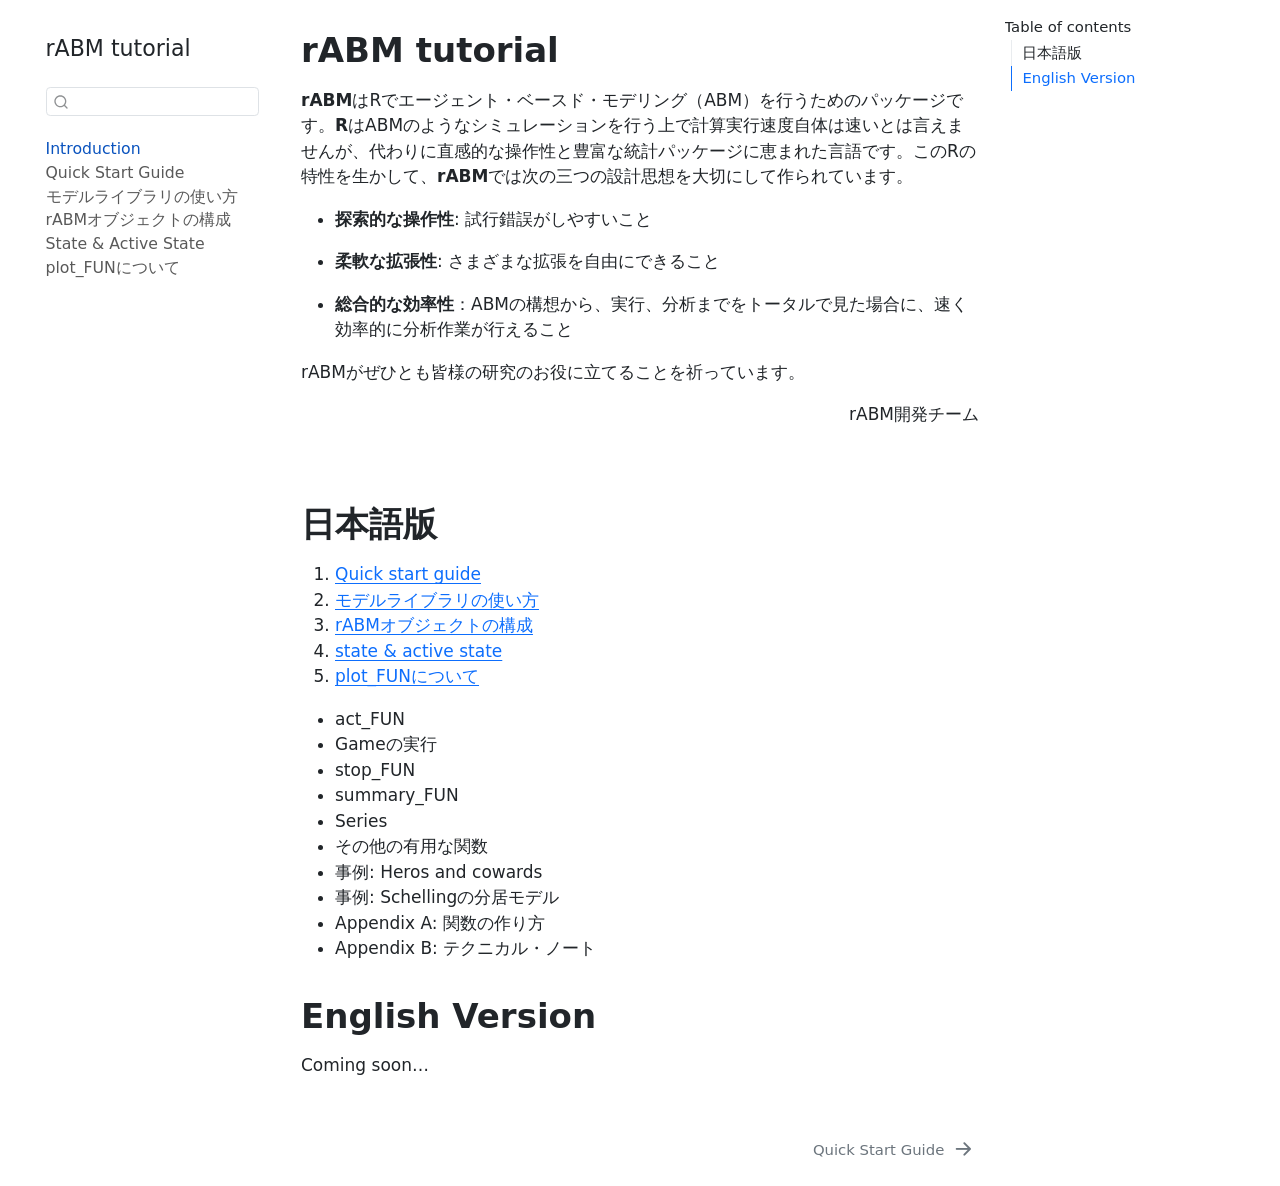
==== docs/index.html @ 33fe08f5 "ver. 1.1.4" ====
<!DOCTYPE html>
<html xmlns="http://www.w3.org/1999/xhtml" lang="en" xml:lang="en"><head>

<meta charset="utf-8">
<meta name="generator" content="quarto-1.8.27">

<meta name="viewport" content="width=device-width, initial-scale=1.0, user-scalable=yes">


<title>rABM tutorial</title>
<style>
code{white-space: pre-wrap;}
span.smallcaps{font-variant: small-caps;}
div.columns{display: flex; gap: min(4vw, 1.5em);}
div.column{flex: auto; overflow-x: auto;}
div.hanging-indent{margin-left: 1.5em; text-indent: -1.5em;}
ul.task-list{list-style: none;}
ul.task-list li input[type="checkbox"] {
  width: 0.8em;
  margin: 0 0.8em 0.2em -1em; /* quarto-specific, see https://github.com/quarto-dev/quarto-cli/issues/4556 */ 
  vertical-align: middle;
}
</style>


<script src="site_libs/quarto-nav/quarto-nav.js"></script>
<script src="site_libs/quarto-nav/headroom.min.js"></script>
<script src="site_libs/clipboard/clipboard.min.js"></script>
<script src="site_libs/quarto-search/autocomplete.umd.js"></script>
<script src="site_libs/quarto-search/fuse.min.js"></script>
<script src="site_libs/quarto-search/quarto-search.js"></script>
<meta name="quarto:offset" content="./">
<link href="./quick_start_JP.html" rel="next">
<script src="site_libs/quarto-html/quarto.js" type="module"></script>
<script src="site_libs/quarto-html/tabsets/tabsets.js" type="module"></script>
<script src="site_libs/quarto-html/axe/axe-check.js" type="module"></script>
<script src="site_libs/quarto-html/popper.min.js"></script>
<script src="site_libs/quarto-html/tippy.umd.min.js"></script>
<script src="site_libs/quarto-html/anchor.min.js"></script>
<link href="site_libs/quarto-html/tippy.css" rel="stylesheet">
<link href="site_libs/quarto-html/quarto-syntax-highlighting-ed96de9b727972fe78a7b5d16c58bf87.css" rel="stylesheet" id="quarto-text-highlighting-styles">
<script src="site_libs/bootstrap/bootstrap.min.js"></script>
<link href="site_libs/bootstrap/bootstrap-icons.css" rel="stylesheet">
<link href="site_libs/bootstrap/bootstrap-d9ea66fcd6c317012447f26e9c021348.min.css" rel="stylesheet" append-hash="true" id="quarto-bootstrap" data-mode="light">
<script id="quarto-search-options" type="application/json">{
  "location": "sidebar",
  "copy-button": false,
  "collapse-after": 3,
  "panel-placement": "start",
  "type": "textbox",
  "limit": 50,
  "keyboard-shortcut": [
    "f",
    "/",
    "s"
  ],
  "show-item-context": false,
  "language": {
    "search-no-results-text": "No results",
    "search-matching-documents-text": "matching documents",
    "search-copy-link-title": "Copy link to search",
    "search-hide-matches-text": "Hide additional matches",
    "search-more-match-text": "more match in this document",
    "search-more-matches-text": "more matches in this document",
    "search-clear-button-title": "Clear",
    "search-text-placeholder": "",
    "search-detached-cancel-button-title": "Cancel",
    "search-submit-button-title": "Submit",
    "search-label": "Search"
  }
}</script>


</head>

<body class="nav-sidebar floating quarto-light">

<div id="quarto-search-results"></div>
  <header id="quarto-header" class="headroom fixed-top">
  <nav class="quarto-secondary-nav">
    <div class="container-fluid d-flex">
      <button type="button" class="quarto-btn-toggle btn" data-bs-toggle="collapse" role="button" data-bs-target=".quarto-sidebar-collapse-item" aria-controls="quarto-sidebar" aria-expanded="false" aria-label="Toggle sidebar navigation" onclick="if (window.quartoToggleHeadroom) { window.quartoToggleHeadroom(); }">
        <i class="bi bi-layout-text-sidebar-reverse"></i>
      </button>
        <nav class="quarto-page-breadcrumbs" aria-label="breadcrumb"><ol class="breadcrumb"><li class="breadcrumb-item"><a href="./index.html"><span class="chapter-title">Introduction</span></a></li></ol></nav>
        <a class="flex-grow-1" role="navigation" data-bs-toggle="collapse" data-bs-target=".quarto-sidebar-collapse-item" aria-controls="quarto-sidebar" aria-expanded="false" aria-label="Toggle sidebar navigation" onclick="if (window.quartoToggleHeadroom) { window.quartoToggleHeadroom(); }">      
        </a>
      <button type="button" class="btn quarto-search-button" aria-label="Search" onclick="window.quartoOpenSearch();">
        <i class="bi bi-search"></i>
      </button>
    </div>
  </nav>
</header>
<!-- content -->
<div id="quarto-content" class="quarto-container page-columns page-rows-contents page-layout-article">
<!-- sidebar -->
  <nav id="quarto-sidebar" class="sidebar collapse collapse-horizontal quarto-sidebar-collapse-item sidebar-navigation floating overflow-auto">
    <div class="pt-lg-2 mt-2 text-left sidebar-header">
    <div class="sidebar-title mb-0 py-0">
      <a href="./">rABM tutorial</a> 
    </div>
      </div>
        <div class="mt-2 flex-shrink-0 align-items-center">
        <div class="sidebar-search">
        <div id="quarto-search" class="" title="Search"></div>
        </div>
        </div>
    <div class="sidebar-menu-container"> 
    <ul class="list-unstyled mt-1">
        <li class="sidebar-item">
  <div class="sidebar-item-container"> 
  <a href="./index.html" class="sidebar-item-text sidebar-link active"><span class="chapter-title">Introduction</span></a>
  </div>
</li>
        <li class="sidebar-item">
  <div class="sidebar-item-container"> 
  <a href="./quick_start_JP.html" class="sidebar-item-text sidebar-link"><span class="chapter-title">Quick Start Guide</span></a>
  </div>
</li>
        <li class="sidebar-item">
  <div class="sidebar-item-container"> 
  <a href="./model_library_JP.html" class="sidebar-item-text sidebar-link"><span class="chapter-title">モデルライブラリの使い方</span></a>
  </div>
</li>
        <li class="sidebar-item">
  <div class="sidebar-item-container"> 
  <a href="./rABM_classes_JP.html" class="sidebar-item-text sidebar-link"><span class="chapter-title">rABMオブジェクトの構成</span></a>
  </div>
</li>
        <li class="sidebar-item">
  <div class="sidebar-item-container"> 
  <a href="./state_JP.html" class="sidebar-item-text sidebar-link"><span class="chapter-title">State &amp; Active State</span></a>
  </div>
</li>
        <li class="sidebar-item">
  <div class="sidebar-item-container"> 
  <a href="./plot_FUN_JP.html" class="sidebar-item-text sidebar-link"><span class="chapter-title">plot_FUNについて</span></a>
  </div>
</li>
    </ul>
    </div>
</nav>
<div id="quarto-sidebar-glass" class="quarto-sidebar-collapse-item" data-bs-toggle="collapse" data-bs-target=".quarto-sidebar-collapse-item"></div>
<!-- margin-sidebar -->
    <div id="quarto-margin-sidebar" class="sidebar margin-sidebar">
        <nav id="TOC" role="doc-toc" class="toc-active">
    <h2 id="toc-title">Table of contents</h2>
   
  <ul>
  <li><a href="#日本語版" id="toc-日本語版" class="nav-link active" data-scroll-target="#日本語版">日本語版</a></li>
  <li><a href="#english-version" id="toc-english-version" class="nav-link" data-scroll-target="#english-version">English Version</a></li>
  </ul>
</nav>
    </div>
<!-- main -->
<main class="content" id="quarto-document-content">

<header id="title-block-header" class="quarto-title-block default">
<div class="quarto-title">
<h1 class="title">rABM tutorial</h1>
</div>



<div class="quarto-title-meta">

    
  
    
  </div>
  


</header>


<p><strong>rABM</strong>はRでエージェント・ベースド・モデリング（ABM）を行うためのパッケージです。<strong>R</strong>はABMのようなシミュレーションを行う上で計算実行速度自体は速いとは言えませんが、代わりに直感的な操作性と豊富な統計パッケージに恵まれた言語です。このRの特性を生かして、<strong>rABM</strong>では次の三つの設計思想を大切にして作られています。</p>
<ul>
<li><p><strong>探索的な操作性</strong>: 試行錯誤がしやすいこと</p></li>
<li><p><strong>柔軟な拡張性</strong>: さまざまな拡張を自由にできること</p></li>
<li><p><strong>総合的な効率性</strong>：ABMの構想から、実行、分析までをトータルで見た場合に、速く効率的に分析作業が行えること</p></li>
</ul>
<p>rABMがぜひとも皆様の研究のお役に立てることを祈っています。</p>
<div style="text-align: right;">
<p>rABM開発チーム</p>
</div>
<p>　　　　　　　　　　　　　　　　　　　　　　　　　　　　　　　</p>
<section id="日本語版" class="level1">
<h1>日本語版</h1>
<ol type="1">
<li><a href="./quick_start_JP.html">Quick start guide</a></li>
<li><a href="./model_library_JP.html">モデルライブラリの使い方</a></li>
<li><a href="./rABM_classes_JP.html">rABMオブジェクトの構成</a></li>
<li><a href="./state_JP.html">state &amp; active state</a></li>
<li><a href="./plot_FUN_JP.html">plot_FUNについて</a></li>
</ol>
<ul>
<li>act_FUN</li>
<li>Gameの実行</li>
<li>stop_FUN</li>
<li>summary_FUN</li>
<li>Series</li>
<li>その他の有用な関数</li>
<li>事例: Heros and cowards</li>
<li>事例: Schellingの分居モデル</li>
<li>Appendix A: 関数の作り方</li>
<li>Appendix B: テクニカル・ノート</li>
</ul>
</section>
<section id="english-version" class="level1">
<h1>English Version</h1>
<p>Coming soon…</p>


</section>

</main> <!-- /main -->
<script id="quarto-html-after-body" type="application/javascript">
  window.document.addEventListener("DOMContentLoaded", function (event) {
    const icon = "";
    const anchorJS = new window.AnchorJS();
    anchorJS.options = {
      placement: 'right',
      icon: icon
    };
    anchorJS.add('.anchored');
    const isCodeAnnotation = (el) => {
      for (const clz of el.classList) {
        if (clz.startsWith('code-annotation-')) {                     
          return true;
        }
      }
      return false;
    }
    const onCopySuccess = function(e) {
      // button target
      const button = e.trigger;
      // don't keep focus
      button.blur();
      // flash "checked"
      button.classList.add('code-copy-button-checked');
      var currentTitle = button.getAttribute("title");
      button.setAttribute("title", "Copied!");
      let tooltip;
      if (window.bootstrap) {
        button.setAttribute("data-bs-toggle", "tooltip");
        button.setAttribute("data-bs-placement", "left");
        button.setAttribute("data-bs-title", "Copied!");
        tooltip = new bootstrap.Tooltip(button, 
          { trigger: "manual", 
            customClass: "code-copy-button-tooltip",
            offset: [0, -8]});
        tooltip.show();    
      }
      setTimeout(function() {
        if (tooltip) {
          tooltip.hide();
          button.removeAttribute("data-bs-title");
          button.removeAttribute("data-bs-toggle");
          button.removeAttribute("data-bs-placement");
        }
        button.setAttribute("title", currentTitle);
        button.classList.remove('code-copy-button-checked');
      }, 1000);
      // clear code selection
      e.clearSelection();
    }
    const getTextToCopy = function(trigger) {
      const outerScaffold = trigger.parentElement.cloneNode(true);
      const codeEl = outerScaffold.querySelector('code');
      for (const childEl of codeEl.children) {
        if (isCodeAnnotation(childEl)) {
          childEl.remove();
        }
      }
      return codeEl.innerText;
    }
    const clipboard = new window.ClipboardJS('.code-copy-button:not([data-in-quarto-modal])', {
      text: getTextToCopy
    });
    clipboard.on('success', onCopySuccess);
    if (window.document.getElementById('quarto-embedded-source-code-modal')) {
      const clipboardModal = new window.ClipboardJS('.code-copy-button[data-in-quarto-modal]', {
        text: getTextToCopy,
        container: window.document.getElementById('quarto-embedded-source-code-modal')
      });
      clipboardModal.on('success', onCopySuccess);
    }
      var localhostRegex = new RegExp(/^(?:http|https):\/\/localhost\:?[0-9]*\//);
      var mailtoRegex = new RegExp(/^mailto:/);
        var filterRegex = new RegExp('/' + window.location.host + '/');
      var isInternal = (href) => {
          return filterRegex.test(href) || localhostRegex.test(href) || mailtoRegex.test(href);
      }
      // Inspect non-navigation links and adorn them if external
     var links = window.document.querySelectorAll('a[href]:not(.nav-link):not(.navbar-brand):not(.toc-action):not(.sidebar-link):not(.sidebar-item-toggle):not(.pagination-link):not(.no-external):not([aria-hidden]):not(.dropdown-item):not(.quarto-navigation-tool):not(.about-link)');
      for (var i=0; i<links.length; i++) {
        const link = links[i];
        if (!isInternal(link.href)) {
          // undo the damage that might have been done by quarto-nav.js in the case of
          // links that we want to consider external
          if (link.dataset.originalHref !== undefined) {
            link.href = link.dataset.originalHref;
          }
        }
      }
    function tippyHover(el, contentFn, onTriggerFn, onUntriggerFn) {
      const config = {
        allowHTML: true,
        maxWidth: 500,
        delay: 100,
        arrow: false,
        appendTo: function(el) {
            return el.parentElement;
        },
        interactive: true,
        interactiveBorder: 10,
        theme: 'quarto',
        placement: 'bottom-start',
      };
      if (contentFn) {
        config.content = contentFn;
      }
      if (onTriggerFn) {
        config.onTrigger = onTriggerFn;
      }
      if (onUntriggerFn) {
        config.onUntrigger = onUntriggerFn;
      }
      window.tippy(el, config); 
    }
    const noterefs = window.document.querySelectorAll('a[role="doc-noteref"]');
    for (var i=0; i<noterefs.length; i++) {
      const ref = noterefs[i];
      tippyHover(ref, function() {
        // use id or data attribute instead here
        let href = ref.getAttribute('data-footnote-href') || ref.getAttribute('href');
        try { href = new URL(href).hash; } catch {}
        const id = href.replace(/^#\/?/, "");
        const note = window.document.getElementById(id);
        if (note) {
          return note.innerHTML;
        } else {
          return "";
        }
      });
    }
    const xrefs = window.document.querySelectorAll('a.quarto-xref');
    const processXRef = (id, note) => {
      // Strip column container classes
      const stripColumnClz = (el) => {
        el.classList.remove("page-full", "page-columns");
        if (el.children) {
          for (const child of el.children) {
            stripColumnClz(child);
          }
        }
      }
      stripColumnClz(note)
      if (id === null || id.startsWith('sec-')) {
        // Special case sections, only their first couple elements
        const container = document.createElement("div");
        if (note.children && note.children.length > 2) {
          container.appendChild(note.children[0].cloneNode(true));
          for (let i = 1; i < note.children.length; i++) {
            const child = note.children[i];
            if (child.tagName === "P" && child.innerText === "") {
              continue;
            } else {
              container.appendChild(child.cloneNode(true));
              break;
            }
          }
          if (window.Quarto?.typesetMath) {
            window.Quarto.typesetMath(container);
          }
          return container.innerHTML
        } else {
          if (window.Quarto?.typesetMath) {
            window.Quarto.typesetMath(note);
          }
          return note.innerHTML;
        }
      } else {
        // Remove any anchor links if they are present
        const anchorLink = note.querySelector('a.anchorjs-link');
        if (anchorLink) {
          anchorLink.remove();
        }
        if (window.Quarto?.typesetMath) {
          window.Quarto.typesetMath(note);
        }
        if (note.classList.contains("callout")) {
          return note.outerHTML;
        } else {
          return note.innerHTML;
        }
      }
    }
    for (var i=0; i<xrefs.length; i++) {
      const xref = xrefs[i];
      tippyHover(xref, undefined, function(instance) {
        instance.disable();
        let url = xref.getAttribute('href');
        let hash = undefined; 
        if (url.startsWith('#')) {
          hash = url;
        } else {
          try { hash = new URL(url).hash; } catch {}
        }
        if (hash) {
          const id = hash.replace(/^#\/?/, "");
          const note = window.document.getElementById(id);
          if (note !== null) {
            try {
              const html = processXRef(id, note.cloneNode(true));
              instance.setContent(html);
            } finally {
              instance.enable();
              instance.show();
            }
          } else {
            // See if we can fetch this
            fetch(url.split('#')[0])
            .then(res => res.text())
            .then(html => {
              const parser = new DOMParser();
              const htmlDoc = parser.parseFromString(html, "text/html");
              const note = htmlDoc.getElementById(id);
              if (note !== null) {
                const html = processXRef(id, note);
                instance.setContent(html);
              } 
            }).finally(() => {
              instance.enable();
              instance.show();
            });
          }
        } else {
          // See if we can fetch a full url (with no hash to target)
          // This is a special case and we should probably do some content thinning / targeting
          fetch(url)
          .then(res => res.text())
          .then(html => {
            const parser = new DOMParser();
            const htmlDoc = parser.parseFromString(html, "text/html");
            const note = htmlDoc.querySelector('main.content');
            if (note !== null) {
              // This should only happen for chapter cross references
              // (since there is no id in the URL)
              // remove the first header
              if (note.children.length > 0 && note.children[0].tagName === "HEADER") {
                note.children[0].remove();
              }
              const html = processXRef(null, note);
              instance.setContent(html);
            } 
          }).finally(() => {
            instance.enable();
            instance.show();
          });
        }
      }, function(instance) {
      });
    }
        let selectedAnnoteEl;
        const selectorForAnnotation = ( cell, annotation) => {
          let cellAttr = 'data-code-cell="' + cell + '"';
          let lineAttr = 'data-code-annotation="' +  annotation + '"';
          const selector = 'span[' + cellAttr + '][' + lineAttr + ']';
          return selector;
        }
        const selectCodeLines = (annoteEl) => {
          const doc = window.document;
          const targetCell = annoteEl.getAttribute("data-target-cell");
          const targetAnnotation = annoteEl.getAttribute("data-target-annotation");
          const annoteSpan = window.document.querySelector(selectorForAnnotation(targetCell, targetAnnotation));
          const lines = annoteSpan.getAttribute("data-code-lines").split(",");
          const lineIds = lines.map((line) => {
            return targetCell + "-" + line;
          })
          let top = null;
          let height = null;
          let parent = null;
          if (lineIds.length > 0) {
              //compute the position of the single el (top and bottom and make a div)
              const el = window.document.getElementById(lineIds[0]);
              top = el.offsetTop;
              height = el.offsetHeight;
              parent = el.parentElement.parentElement;
            if (lineIds.length > 1) {
              const lastEl = window.document.getElementById(lineIds[lineIds.length - 1]);
              const bottom = lastEl.offsetTop + lastEl.offsetHeight;
              height = bottom - top;
            }
            if (top !== null && height !== null && parent !== null) {
              // cook up a div (if necessary) and position it 
              let div = window.document.getElementById("code-annotation-line-highlight");
              if (div === null) {
                div = window.document.createElement("div");
                div.setAttribute("id", "code-annotation-line-highlight");
                div.style.position = 'absolute';
                parent.appendChild(div);
              }
              div.style.top = top - 2 + "px";
              div.style.height = height + 4 + "px";
              div.style.left = 0;
              let gutterDiv = window.document.getElementById("code-annotation-line-highlight-gutter");
              if (gutterDiv === null) {
                gutterDiv = window.document.createElement("div");
                gutterDiv.setAttribute("id", "code-annotation-line-highlight-gutter");
                gutterDiv.style.position = 'absolute';
                const codeCell = window.document.getElementById(targetCell);
                const gutter = codeCell.querySelector('.code-annotation-gutter');
                gutter.appendChild(gutterDiv);
              }
              gutterDiv.style.top = top - 2 + "px";
              gutterDiv.style.height = height + 4 + "px";
            }
            selectedAnnoteEl = annoteEl;
          }
        };
        const unselectCodeLines = () => {
          const elementsIds = ["code-annotation-line-highlight", "code-annotation-line-highlight-gutter"];
          elementsIds.forEach((elId) => {
            const div = window.document.getElementById(elId);
            if (div) {
              div.remove();
            }
          });
          selectedAnnoteEl = undefined;
        };
          // Handle positioning of the toggle
      window.addEventListener(
        "resize",
        throttle(() => {
          elRect = undefined;
          if (selectedAnnoteEl) {
            selectCodeLines(selectedAnnoteEl);
          }
        }, 10)
      );
      function throttle(fn, ms) {
      let throttle = false;
      let timer;
        return (...args) => {
          if(!throttle) { // first call gets through
              fn.apply(this, args);
              throttle = true;
          } else { // all the others get throttled
              if(timer) clearTimeout(timer); // cancel #2
              timer = setTimeout(() => {
                fn.apply(this, args);
                timer = throttle = false;
              }, ms);
          }
        };
      }
        // Attach click handler to the DT
        const annoteDls = window.document.querySelectorAll('dt[data-target-cell]');
        for (const annoteDlNode of annoteDls) {
          annoteDlNode.addEventListener('click', (event) => {
            const clickedEl = event.target;
            if (clickedEl !== selectedAnnoteEl) {
              unselectCodeLines();
              const activeEl = window.document.querySelector('dt[data-target-cell].code-annotation-active');
              if (activeEl) {
                activeEl.classList.remove('code-annotation-active');
              }
              selectCodeLines(clickedEl);
              clickedEl.classList.add('code-annotation-active');
            } else {
              // Unselect the line
              unselectCodeLines();
              clickedEl.classList.remove('code-annotation-active');
            }
          });
        }
    const findCites = (el) => {
      const parentEl = el.parentElement;
      if (parentEl) {
        const cites = parentEl.dataset.cites;
        if (cites) {
          return {
            el,
            cites: cites.split(' ')
          };
        } else {
          return findCites(el.parentElement)
        }
      } else {
        return undefined;
      }
    };
    var bibliorefs = window.document.querySelectorAll('a[role="doc-biblioref"]');
    for (var i=0; i<bibliorefs.length; i++) {
      const ref = bibliorefs[i];
      const citeInfo = findCites(ref);
      if (citeInfo) {
        tippyHover(citeInfo.el, function() {
          var popup = window.document.createElement('div');
          citeInfo.cites.forEach(function(cite) {
            var citeDiv = window.document.createElement('div');
            citeDiv.classList.add('hanging-indent');
            citeDiv.classList.add('csl-entry');
            var biblioDiv = window.document.getElementById('ref-' + cite);
            if (biblioDiv) {
              citeDiv.innerHTML = biblioDiv.innerHTML;
            }
            popup.appendChild(citeDiv);
          });
          return popup.innerHTML;
        });
      }
    }
  });
  </script>
<nav class="page-navigation">
  <div class="nav-page nav-page-previous">
  </div>
  <div class="nav-page nav-page-next">
      <a href="./quick_start_JP.html" class="pagination-link" aria-label="Quick Start Guide">
        <span class="nav-page-text"><span class="chapter-title">Quick Start Guide</span></span> <i class="bi bi-arrow-right-short"></i>
      </a>
  </div>
</nav>
</div> <!-- /content -->




</body></html>
---- docs/site_libs/quarto-html/tippy.css ----
.tippy-box[data-animation=fade][data-state=hidden]{opacity:0}[data-tippy-root]{max-width:calc(100vw - 10px)}.tippy-box{position:relative;background-color:#333;color:#fff;border-radius:4px;font-size:14px;line-height:1.4;white-space:normal;outline:0;transition-property:transform,visibility,opacity}.tippy-box[data-placement^=top]>.tippy-arrow{bottom:0}.tippy-box[data-placement^=top]>.tippy-arrow:before{bottom:-7px;left:0;border-width:8px 8px 0;border-top-color:initial;transform-origin:center top}.tippy-box[data-placement^=bottom]>.tippy-arrow{top:0}.tippy-box[data-placement^=bottom]>.tippy-arrow:before{top:-7px;left:0;border-width:0 8px 8px;border-bottom-color:initial;transform-origin:center bottom}.tippy-box[data-placement^=left]>.tippy-arrow{right:0}.tippy-box[data-placement^=left]>.tippy-arrow:before{border-width:8px 0 8px 8px;border-left-color:initial;right:-7px;transform-origin:center left}.tippy-box[data-placement^=right]>.tippy-arrow{left:0}.tippy-box[data-placement^=right]>.tippy-arrow:before{left:-7px;border-width:8px 8px 8px 0;border-right-color:initial;transform-origin:center right}.tippy-box[data-inertia][data-state=visible]{transition-timing-function:cubic-bezier(.54,1.5,.38,1.11)}.tippy-arrow{width:16px;height:16px;color:#333}.tippy-arrow:before{content:"";position:absolute;border-color:transparent;border-style:solid}.tippy-content{position:relative;padding:5px 9px;z-index:1}
---- docs/site_libs/quarto-html/quarto-syntax-highlighting-ed96de9b727972fe78a7b5d16c58bf87.css ----
/* quarto syntax highlight colors */
:root {
  --quarto-hl-ot-color: #003B4F;
  --quarto-hl-at-color: #657422;
  --quarto-hl-ss-color: #20794D;
  --quarto-hl-an-color: #5E5E5E;
  --quarto-hl-fu-color: #4758AB;
  --quarto-hl-st-color: #20794D;
  --quarto-hl-cf-color: #003B4F;
  --quarto-hl-op-color: #5E5E5E;
  --quarto-hl-er-color: #AD0000;
  --quarto-hl-bn-color: #AD0000;
  --quarto-hl-al-color: #AD0000;
  --quarto-hl-va-color: #111111;
  --quarto-hl-bu-color: inherit;
  --quarto-hl-ex-color: inherit;
  --quarto-hl-pp-color: #AD0000;
  --quarto-hl-in-color: #5E5E5E;
  --quarto-hl-vs-color: #20794D;
  --quarto-hl-wa-color: #5E5E5E;
  --quarto-hl-do-color: #5E5E5E;
  --quarto-hl-im-color: #00769E;
  --quarto-hl-ch-color: #20794D;
  --quarto-hl-dt-color: #AD0000;
  --quarto-hl-fl-color: #AD0000;
  --quarto-hl-co-color: #5E5E5E;
  --quarto-hl-cv-color: #5E5E5E;
  --quarto-hl-cn-color: #8f5902;
  --quarto-hl-sc-color: #5E5E5E;
  --quarto-hl-dv-color: #AD0000;
  --quarto-hl-kw-color: #003B4F;
}

/* other quarto variables */
:root {
  --quarto-font-monospace: SFMono-Regular, Menlo, Monaco, Consolas, "Liberation Mono", "Courier New", monospace;
}

/* syntax highlight based on Pandoc's rules */
pre > code.sourceCode > span {
  color: #003B4F;
}

code.sourceCode > span {
  color: #003B4F;
}

div.sourceCode,
div.sourceCode pre.sourceCode {
  color: #003B4F;
}

/* Normal */
code span {
  color: #003B4F;
}

/* Alert */
code span.al {
  color: #AD0000;
  font-style: inherit;
}

/* Annotation */
code span.an {
  color: #5E5E5E;
  font-style: inherit;
}

/* Attribute */
code span.at {
  color: #657422;
  font-style: inherit;
}

/* BaseN */
code span.bn {
  color: #AD0000;
  font-style: inherit;
}

/* BuiltIn */
code span.bu {
  font-style: inherit;
}

/* ControlFlow */
code span.cf {
  color: #003B4F;
  font-weight: bold;
  font-style: inherit;
}

/* Char */
code span.ch {
  color: #20794D;
  font-style: inherit;
}

/* Constant */
code span.cn {
  color: #8f5902;
  font-style: inherit;
}

/* Comment */
code span.co {
  color: #5E5E5E;
  font-style: inherit;
}

/* CommentVar */
code span.cv {
  color: #5E5E5E;
  font-style: italic;
}

/* Documentation */
code span.do {
  color: #5E5E5E;
  font-style: italic;
}

/* DataType */
code span.dt {
  color: #AD0000;
  font-style: inherit;
}

/* DecVal */
code span.dv {
  color: #AD0000;
  font-style: inherit;
}

/* Error */
code span.er {
  color: #AD0000;
  font-style: inherit;
}

/* Extension */
code span.ex {
  font-style: inherit;
}

/* Float */
code span.fl {
  color: #AD0000;
  font-style: inherit;
}

/* Function */
code span.fu {
  color: #4758AB;
  font-style: inherit;
}

/* Import */
code span.im {
  color: #00769E;
  font-style: inherit;
}

/* Information */
code span.in {
  color: #5E5E5E;
  font-style: inherit;
}

/* Keyword */
code span.kw {
  color: #003B4F;
  font-weight: bold;
  font-style: inherit;
}

/* Operator */
code span.op {
  color: #5E5E5E;
  font-style: inherit;
}

/* Other */
code span.ot {
  color: #003B4F;
  font-style: inherit;
}

/* Preprocessor */
code span.pp {
  color: #AD0000;
  font-style: inherit;
}

/* SpecialChar */
code span.sc {
  color: #5E5E5E;
  font-style: inherit;
}

/* SpecialString */
code span.ss {
  color: #20794D;
  font-style: inherit;
}

/* String */
code span.st {
  color: #20794D;
  font-style: inherit;
}

/* Variable */
code span.va {
  color: #111111;
  font-style: inherit;
}

/* VerbatimString */
code span.vs {
  color: #20794D;
  font-style: inherit;
}

/* Warning */
code span.wa {
  color: #5E5E5E;
  font-style: italic;
}

.prevent-inlining {
  content: "</";
}

/*# sourceMappingURL=0920dd6d7437995b8cdf7429764427b1.css.map */
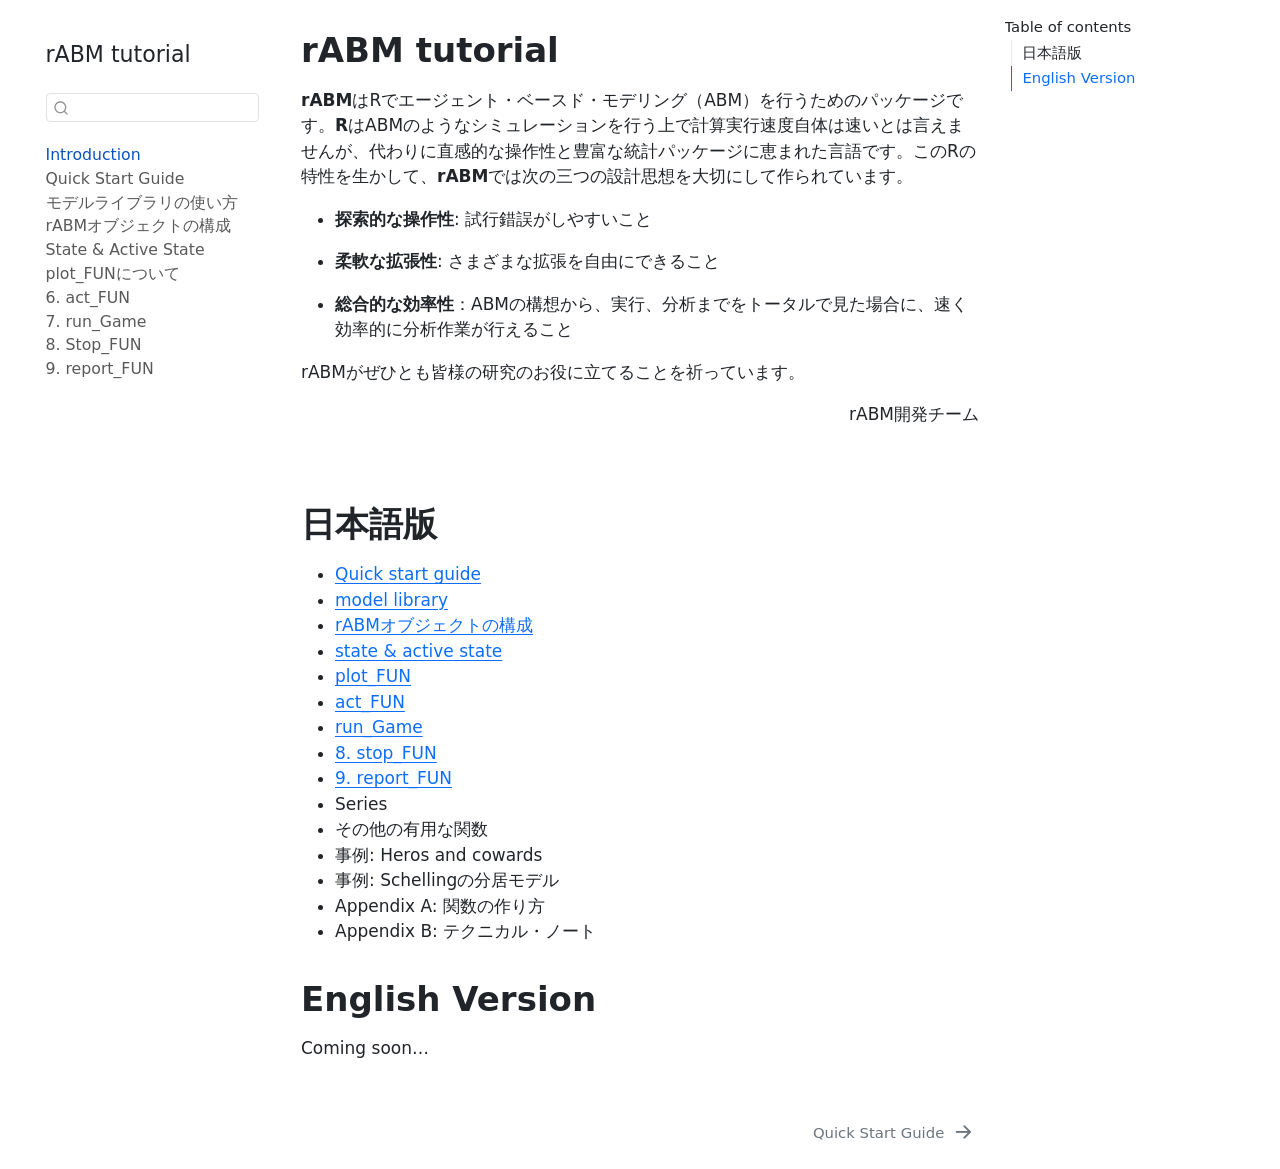
==== commit 635e881c: "ver 1.1.7" ====
--- a/docs/index.html
+++ b/docs/index.html
@@ -2,7 +2,7 @@
 <html xmlns="http://www.w3.org/1999/xhtml" lang="en" xml:lang="en"><head>
 
 <meta charset="utf-8">
-<meta name="generator" content="quarto-1.8.27">
+<meta name="generator" content="quarto-1.8.25">
 
 <meta name="viewport" content="width=device-width, initial-scale=1.0, user-scalable=yes">
 
@@ -38,7 +38,7 @@
 <script src="site_libs/quarto-html/tippy.umd.min.js"></script>
 <script src="site_libs/quarto-html/anchor.min.js"></script>
 <link href="site_libs/quarto-html/tippy.css" rel="stylesheet">
-<link href="site_libs/quarto-html/quarto-syntax-highlighting-ed96de9b727972fe78a7b5d16c58bf87.css" rel="stylesheet" id="quarto-text-highlighting-styles">
+<link href="site_libs/quarto-html/quarto-syntax-highlighting-7b89279ff1a6dce999919e0e67d4d9ec.css" rel="stylesheet" id="quarto-text-highlighting-styles">
 <script src="site_libs/bootstrap/bootstrap.min.js"></script>
 <link href="site_libs/bootstrap/bootstrap-icons.css" rel="stylesheet">
 <link href="site_libs/bootstrap/bootstrap-d9ea66fcd6c317012447f26e9c021348.min.css" rel="stylesheet" append-hash="true" id="quarto-bootstrap" data-mode="light">
@@ -95,7 +95,9 @@
 <div id="quarto-content" class="quarto-container page-columns page-rows-contents page-layout-article">
 <!-- sidebar -->
   <nav id="quarto-sidebar" class="sidebar collapse collapse-horizontal quarto-sidebar-collapse-item sidebar-navigation floating overflow-auto">
-    <div class="pt-lg-2 mt-2 text-left sidebar-header">
+    <div class="pt-lg-2 mt-2 text-left sidebar-header sidebar-header-stacked">
+      <a href="./index.html" class="sidebar-logo-link">
+      </a>
     <div class="sidebar-title mb-0 py-0">
       <a href="./">rABM tutorial</a> 
     </div>
@@ -135,6 +137,26 @@
         <li class="sidebar-item">
   <div class="sidebar-item-container"> 
   <a href="./plot_FUN_JP.html" class="sidebar-item-text sidebar-link"><span class="chapter-title">plot_FUNについて</span></a>
+  </div>
+</li>
+        <li class="sidebar-item">
+  <div class="sidebar-item-container"> 
+  <a href="./act_FUN_JP.html" class="sidebar-item-text sidebar-link"><span class="chapter-title">6. act_FUN</span></a>
+  </div>
+</li>
+        <li class="sidebar-item">
+  <div class="sidebar-item-container"> 
+  <a href="./run_Game_JP.html" class="sidebar-item-text sidebar-link"><span class="chapter-title">7. run_Game</span></a>
+  </div>
+</li>
+        <li class="sidebar-item">
+  <div class="sidebar-item-container"> 
+  <a href="./stop_FUN_JP.html" class="sidebar-item-text sidebar-link"><span class="chapter-title">8. Stop_FUN</span></a>
+  </div>
+</li>
+        <li class="sidebar-item">
+  <div class="sidebar-item-container"> 
+  <a href="./report_FUN_JP.html" class="sidebar-item-text sidebar-link"><span class="chapter-title">9. report_FUN</span></a>
   </div>
 </li>
     </ul>
@@ -187,18 +209,16 @@
 <p>　　　　　　　　　　　　　　　　　　　　　　　　　　　　　　　</p>
 <section id="日本語版" class="level1">
 <h1>日本語版</h1>
-<ol type="1">
+<ul>
 <li><a href="./quick_start_JP.html">Quick start guide</a></li>
-<li><a href="./model_library_JP.html">モデルライブラリの使い方</a></li>
+<li><a href="./model_library_JP.html">model library</a></li>
 <li><a href="./rABM_classes_JP.html">rABMオブジェクトの構成</a></li>
 <li><a href="./state_JP.html">state &amp; active state</a></li>
-<li><a href="./plot_FUN_JP.html">plot_FUNについて</a></li>
-</ol>
-<ul>
-<li>act_FUN</li>
-<li>Gameの実行</li>
-<li>stop_FUN</li>
-<li>summary_FUN</li>
+<li><a href="./plot_FUN_JP.html">plot_FUN</a></li>
+<li><a href="./act_FUN_JP.html">act_FUN</a></li>
+<li><a href="./run_Game_JP.html">run_Game</a></li>
+<li><a href="./stop_FUN_JP.html">8. stop_FUN</a></li>
+<li><a href="./report_FUN_JP.html">9. report_FUN</a></li>
 <li>Series</li>
 <li>その他の有用な関数</li>
 <li>事例: Heros and cowards</li>
--- a/docs/site_libs/quarto-html/quarto-syntax-highlighting-7b89279ff1a6dce999919e0e67d4d9ec.css
+++ b/docs/site_libs/quarto-html/quarto-syntax-highlighting-7b89279ff1a6dce999919e0e67d4d9ec.css
@@ -0,0 +1,236 @@
+/* quarto syntax highlight colors */
+:root {
+  --quarto-hl-ot-color: #003B4F;
+  --quarto-hl-at-color: #657422;
+  --quarto-hl-ss-color: #20794D;
+  --quarto-hl-an-color: #5E5E5E;
+  --quarto-hl-fu-color: #4758AB;
+  --quarto-hl-st-color: #20794D;
+  --quarto-hl-cf-color: #003B4F;
+  --quarto-hl-op-color: #5E5E5E;
+  --quarto-hl-er-color: #AD0000;
+  --quarto-hl-bn-color: #AD0000;
+  --quarto-hl-al-color: #AD0000;
+  --quarto-hl-va-color: #111111;
+  --quarto-hl-bu-color: inherit;
+  --quarto-hl-ex-color: inherit;
+  --quarto-hl-pp-color: #AD0000;
+  --quarto-hl-in-color: #5E5E5E;
+  --quarto-hl-vs-color: #20794D;
+  --quarto-hl-wa-color: #5E5E5E;
+  --quarto-hl-do-color: #5E5E5E;
+  --quarto-hl-im-color: #00769E;
+  --quarto-hl-ch-color: #20794D;
+  --quarto-hl-dt-color: #AD0000;
+  --quarto-hl-fl-color: #AD0000;
+  --quarto-hl-co-color: #5E5E5E;
+  --quarto-hl-cv-color: #5E5E5E;
+  --quarto-hl-cn-color: #8f5902;
+  --quarto-hl-sc-color: #5E5E5E;
+  --quarto-hl-dv-color: #AD0000;
+  --quarto-hl-kw-color: #003B4F;
+}
+
+/* other quarto variables */
+:root {
+  --quarto-font-monospace: SFMono-Regular, Menlo, Monaco, Consolas, "Liberation Mono", "Courier New", monospace;
+}
+
+/* syntax highlight based on Pandoc's rules */
+pre > code.sourceCode > span {
+  color: #003B4F;
+}
+
+code.sourceCode > span {
+  color: #003B4F;
+}
+
+div.sourceCode,
+div.sourceCode pre.sourceCode {
+  color: #003B4F;
+}
+
+/* Normal */
+code span {
+  color: #003B4F;
+}
+
+/* Alert */
+code span.al {
+  color: #AD0000;
+  font-style: inherit;
+}
+
+/* Annotation */
+code span.an {
+  color: #5E5E5E;
+  font-style: inherit;
+}
+
+/* Attribute */
+code span.at {
+  color: #657422;
+  font-style: inherit;
+}
+
+/* BaseN */
+code span.bn {
+  color: #AD0000;
+  font-style: inherit;
+}
+
+/* BuiltIn */
+code span.bu {
+  font-style: inherit;
+}
+
+/* ControlFlow */
+code span.cf {
+  color: #003B4F;
+  font-weight: bold;
+  font-style: inherit;
+}
+
+/* Char */
+code span.ch {
+  color: #20794D;
+  font-style: inherit;
+}
+
+/* Constant */
+code span.cn {
+  color: #8f5902;
+  font-style: inherit;
+}
+
+/* Comment */
+code span.co {
+  color: #5E5E5E;
+  font-style: inherit;
+}
+
+/* CommentVar */
+code span.cv {
+  color: #5E5E5E;
+  font-style: italic;
+}
+
+/* Documentation */
+code span.do {
+  color: #5E5E5E;
+  font-style: italic;
+}
+
+/* DataType */
+code span.dt {
+  color: #AD0000;
+  font-style: inherit;
+}
+
+/* DecVal */
+code span.dv {
+  color: #AD0000;
+  font-style: inherit;
+}
+
+/* Error */
+code span.er {
+  color: #AD0000;
+  font-style: inherit;
+}
+
+/* Extension */
+code span.ex {
+  font-style: inherit;
+}
+
+/* Float */
+code span.fl {
+  color: #AD0000;
+  font-style: inherit;
+}
+
+/* Function */
+code span.fu {
+  color: #4758AB;
+  font-style: inherit;
+}
+
+/* Import */
+code span.im {
+  color: #00769E;
+  font-style: inherit;
+}
+
+/* Information */
+code span.in {
+  color: #5E5E5E;
+  font-style: inherit;
+}
+
+/* Keyword */
+code span.kw {
+  color: #003B4F;
+  font-weight: bold;
+  font-style: inherit;
+}
+
+/* Operator */
+code span.op {
+  color: #5E5E5E;
+  font-style: inherit;
+}
+
+/* Other */
+code span.ot {
+  color: #003B4F;
+  font-style: inherit;
+}
+
+/* Preprocessor */
+code span.pp {
+  color: #AD0000;
+  font-style: inherit;
+}
+
+/* SpecialChar */
+code span.sc {
+  color: #5E5E5E;
+  font-style: inherit;
+}
+
+/* SpecialString */
+code span.ss {
+  color: #20794D;
+  font-style: inherit;
+}
+
+/* String */
+code span.st {
+  color: #20794D;
+  font-style: inherit;
+}
+
+/* Variable */
+code span.va {
+  color: #111111;
+  font-style: inherit;
+}
+
+/* VerbatimString */
+code span.vs {
+  color: #20794D;
+  font-style: inherit;
+}
+
+/* Warning */
+code span.wa {
+  color: #5E5E5E;
+  font-style: italic;
+}
+
+.prevent-inlining {
+  content: "</";
+}
+
+/*# sourceMappingURL=3944bc705cfaf4c80e56f77c5205168a.css.map */
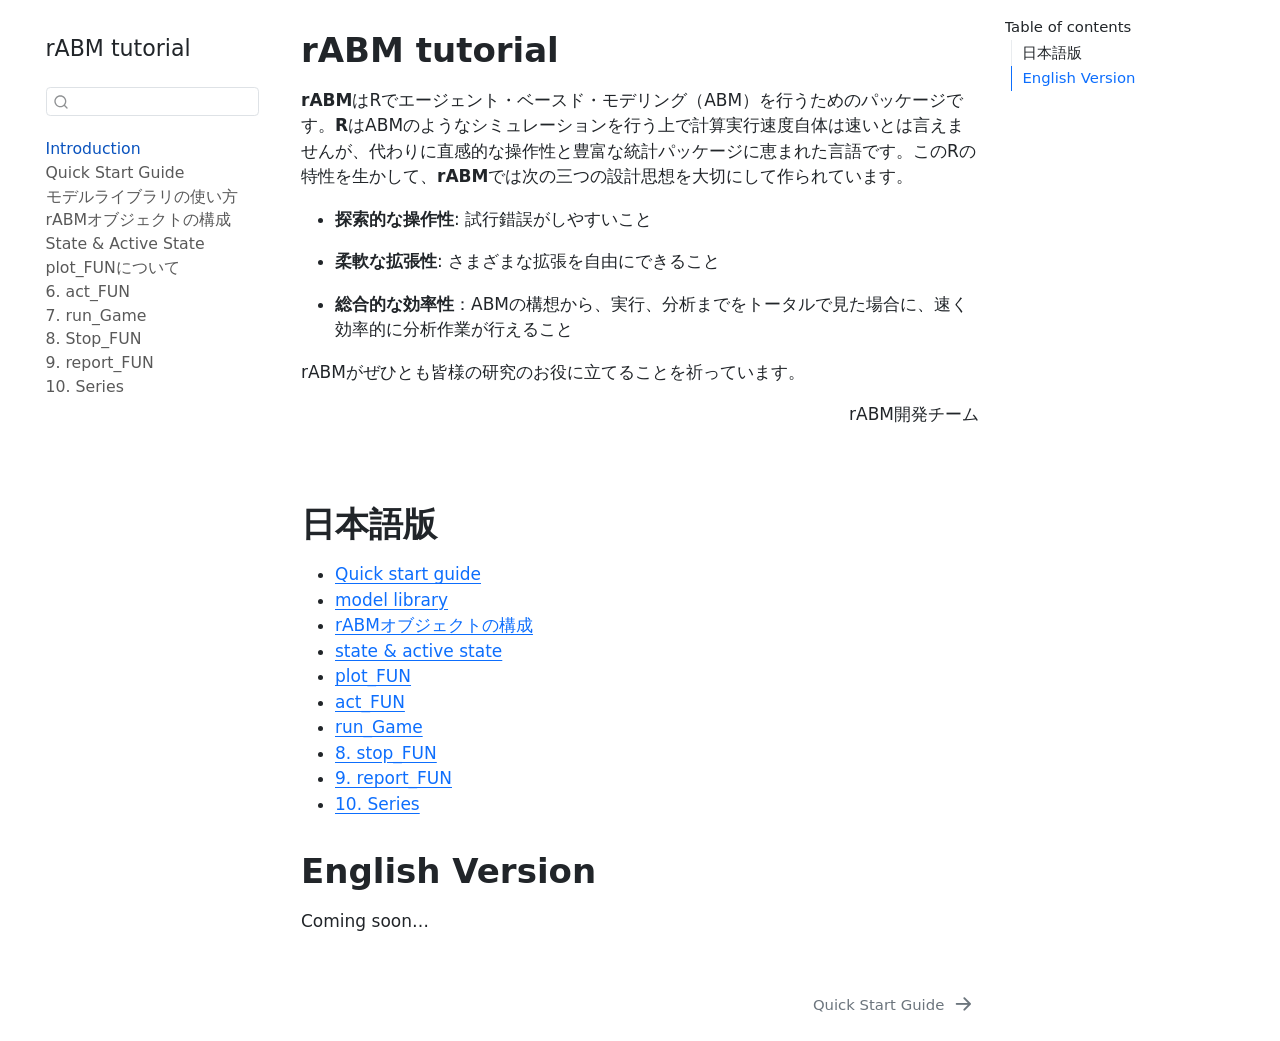
==== commit 5374cb51: "ver 1.1.8.2" ====
--- a/docs/index.html
+++ b/docs/index.html
@@ -2,7 +2,7 @@
 <html xmlns="http://www.w3.org/1999/xhtml" lang="en" xml:lang="en"><head>
 
 <meta charset="utf-8">
-<meta name="generator" content="quarto-1.8.25">
+<meta name="generator" content="quarto-1.8.27">
 
 <meta name="viewport" content="width=device-width, initial-scale=1.0, user-scalable=yes">
 
@@ -38,7 +38,7 @@
 <script src="site_libs/quarto-html/tippy.umd.min.js"></script>
 <script src="site_libs/quarto-html/anchor.min.js"></script>
 <link href="site_libs/quarto-html/tippy.css" rel="stylesheet">
-<link href="site_libs/quarto-html/quarto-syntax-highlighting-7b89279ff1a6dce999919e0e67d4d9ec.css" rel="stylesheet" id="quarto-text-highlighting-styles">
+<link href="site_libs/quarto-html/quarto-syntax-highlighting-ed96de9b727972fe78a7b5d16c58bf87.css" rel="stylesheet" id="quarto-text-highlighting-styles">
 <script src="site_libs/bootstrap/bootstrap.min.js"></script>
 <link href="site_libs/bootstrap/bootstrap-icons.css" rel="stylesheet">
 <link href="site_libs/bootstrap/bootstrap-d9ea66fcd6c317012447f26e9c021348.min.css" rel="stylesheet" append-hash="true" id="quarto-bootstrap" data-mode="light">
@@ -95,9 +95,7 @@
 <div id="quarto-content" class="quarto-container page-columns page-rows-contents page-layout-article">
 <!-- sidebar -->
   <nav id="quarto-sidebar" class="sidebar collapse collapse-horizontal quarto-sidebar-collapse-item sidebar-navigation floating overflow-auto">
-    <div class="pt-lg-2 mt-2 text-left sidebar-header sidebar-header-stacked">
-      <a href="./index.html" class="sidebar-logo-link">
-      </a>
+    <div class="pt-lg-2 mt-2 text-left sidebar-header">
     <div class="sidebar-title mb-0 py-0">
       <a href="./">rABM tutorial</a> 
     </div>
@@ -157,6 +155,11 @@
         <li class="sidebar-item">
   <div class="sidebar-item-container"> 
   <a href="./report_FUN_JP.html" class="sidebar-item-text sidebar-link"><span class="chapter-title">9. report_FUN</span></a>
+  </div>
+</li>
+        <li class="sidebar-item">
+  <div class="sidebar-item-container"> 
+  <a href="./Series_JP.html" class="sidebar-item-text sidebar-link"><span class="chapter-title">10. Series</span></a>
   </div>
 </li>
     </ul>
@@ -219,12 +222,7 @@
 <li><a href="./run_Game_JP.html">run_Game</a></li>
 <li><a href="./stop_FUN_JP.html">8. stop_FUN</a></li>
 <li><a href="./report_FUN_JP.html">9. report_FUN</a></li>
-<li>Series</li>
-<li>その他の有用な関数</li>
-<li>事例: Heros and cowards</li>
-<li>事例: Schellingの分居モデル</li>
-<li>Appendix A: 関数の作り方</li>
-<li>Appendix B: テクニカル・ノート</li>
+<li><a href="./Series_JP.html">10. Series</a></li>
 </ul>
 </section>
 <section id="english-version" class="level1">
--- a/docs/site_libs/quarto-html/quarto-syntax-highlighting-ed96de9b727972fe78a7b5d16c58bf87.css
+++ b/docs/site_libs/quarto-html/quarto-syntax-highlighting-ed96de9b727972fe78a7b5d16c58bf87.css
@@ -0,0 +1,236 @@
+/* quarto syntax highlight colors */
+:root {
+  --quarto-hl-ot-color: #003B4F;
+  --quarto-hl-at-color: #657422;
+  --quarto-hl-ss-color: #20794D;
+  --quarto-hl-an-color: #5E5E5E;
+  --quarto-hl-fu-color: #4758AB;
+  --quarto-hl-st-color: #20794D;
+  --quarto-hl-cf-color: #003B4F;
+  --quarto-hl-op-color: #5E5E5E;
+  --quarto-hl-er-color: #AD0000;
+  --quarto-hl-bn-color: #AD0000;
+  --quarto-hl-al-color: #AD0000;
+  --quarto-hl-va-color: #111111;
+  --quarto-hl-bu-color: inherit;
+  --quarto-hl-ex-color: inherit;
+  --quarto-hl-pp-color: #AD0000;
+  --quarto-hl-in-color: #5E5E5E;
+  --quarto-hl-vs-color: #20794D;
+  --quarto-hl-wa-color: #5E5E5E;
+  --quarto-hl-do-color: #5E5E5E;
+  --quarto-hl-im-color: #00769E;
+  --quarto-hl-ch-color: #20794D;
+  --quarto-hl-dt-color: #AD0000;
+  --quarto-hl-fl-color: #AD0000;
+  --quarto-hl-co-color: #5E5E5E;
+  --quarto-hl-cv-color: #5E5E5E;
+  --quarto-hl-cn-color: #8f5902;
+  --quarto-hl-sc-color: #5E5E5E;
+  --quarto-hl-dv-color: #AD0000;
+  --quarto-hl-kw-color: #003B4F;
+}
+
+/* other quarto variables */
+:root {
+  --quarto-font-monospace: SFMono-Regular, Menlo, Monaco, Consolas, "Liberation Mono", "Courier New", monospace;
+}
+
+/* syntax highlight based on Pandoc's rules */
+pre > code.sourceCode > span {
+  color: #003B4F;
+}
+
+code.sourceCode > span {
+  color: #003B4F;
+}
+
+div.sourceCode,
+div.sourceCode pre.sourceCode {
+  color: #003B4F;
+}
+
+/* Normal */
+code span {
+  color: #003B4F;
+}
+
+/* Alert */
+code span.al {
+  color: #AD0000;
+  font-style: inherit;
+}
+
+/* Annotation */
+code span.an {
+  color: #5E5E5E;
+  font-style: inherit;
+}
+
+/* Attribute */
+code span.at {
+  color: #657422;
+  font-style: inherit;
+}
+
+/* BaseN */
+code span.bn {
+  color: #AD0000;
+  font-style: inherit;
+}
+
+/* BuiltIn */
+code span.bu {
+  font-style: inherit;
+}
+
+/* ControlFlow */
+code span.cf {
+  color: #003B4F;
+  font-weight: bold;
+  font-style: inherit;
+}
+
+/* Char */
+code span.ch {
+  color: #20794D;
+  font-style: inherit;
+}
+
+/* Constant */
+code span.cn {
+  color: #8f5902;
+  font-style: inherit;
+}
+
+/* Comment */
+code span.co {
+  color: #5E5E5E;
+  font-style: inherit;
+}
+
+/* CommentVar */
+code span.cv {
+  color: #5E5E5E;
+  font-style: italic;
+}
+
+/* Documentation */
+code span.do {
+  color: #5E5E5E;
+  font-style: italic;
+}
+
+/* DataType */
+code span.dt {
+  color: #AD0000;
+  font-style: inherit;
+}
+
+/* DecVal */
+code span.dv {
+  color: #AD0000;
+  font-style: inherit;
+}
+
+/* Error */
+code span.er {
+  color: #AD0000;
+  font-style: inherit;
+}
+
+/* Extension */
+code span.ex {
+  font-style: inherit;
+}
+
+/* Float */
+code span.fl {
+  color: #AD0000;
+  font-style: inherit;
+}
+
+/* Function */
+code span.fu {
+  color: #4758AB;
+  font-style: inherit;
+}
+
+/* Import */
+code span.im {
+  color: #00769E;
+  font-style: inherit;
+}
+
+/* Information */
+code span.in {
+  color: #5E5E5E;
+  font-style: inherit;
+}
+
+/* Keyword */
+code span.kw {
+  color: #003B4F;
+  font-weight: bold;
+  font-style: inherit;
+}
+
+/* Operator */
+code span.op {
+  color: #5E5E5E;
+  font-style: inherit;
+}
+
+/* Other */
+code span.ot {
+  color: #003B4F;
+  font-style: inherit;
+}
+
+/* Preprocessor */
+code span.pp {
+  color: #AD0000;
+  font-style: inherit;
+}
+
+/* SpecialChar */
+code span.sc {
+  color: #5E5E5E;
+  font-style: inherit;
+}
+
+/* SpecialString */
+code span.ss {
+  color: #20794D;
+  font-style: inherit;
+}
+
+/* String */
+code span.st {
+  color: #20794D;
+  font-style: inherit;
+}
+
+/* Variable */
+code span.va {
+  color: #111111;
+  font-style: inherit;
+}
+
+/* VerbatimString */
+code span.vs {
+  color: #20794D;
+  font-style: inherit;
+}
+
+/* Warning */
+code span.wa {
+  color: #5E5E5E;
+  font-style: italic;
+}
+
+.prevent-inlining {
+  content: "</";
+}
+
+/*# sourceMappingURL=0920dd6d7437995b8cdf7429764427b1.css.map */
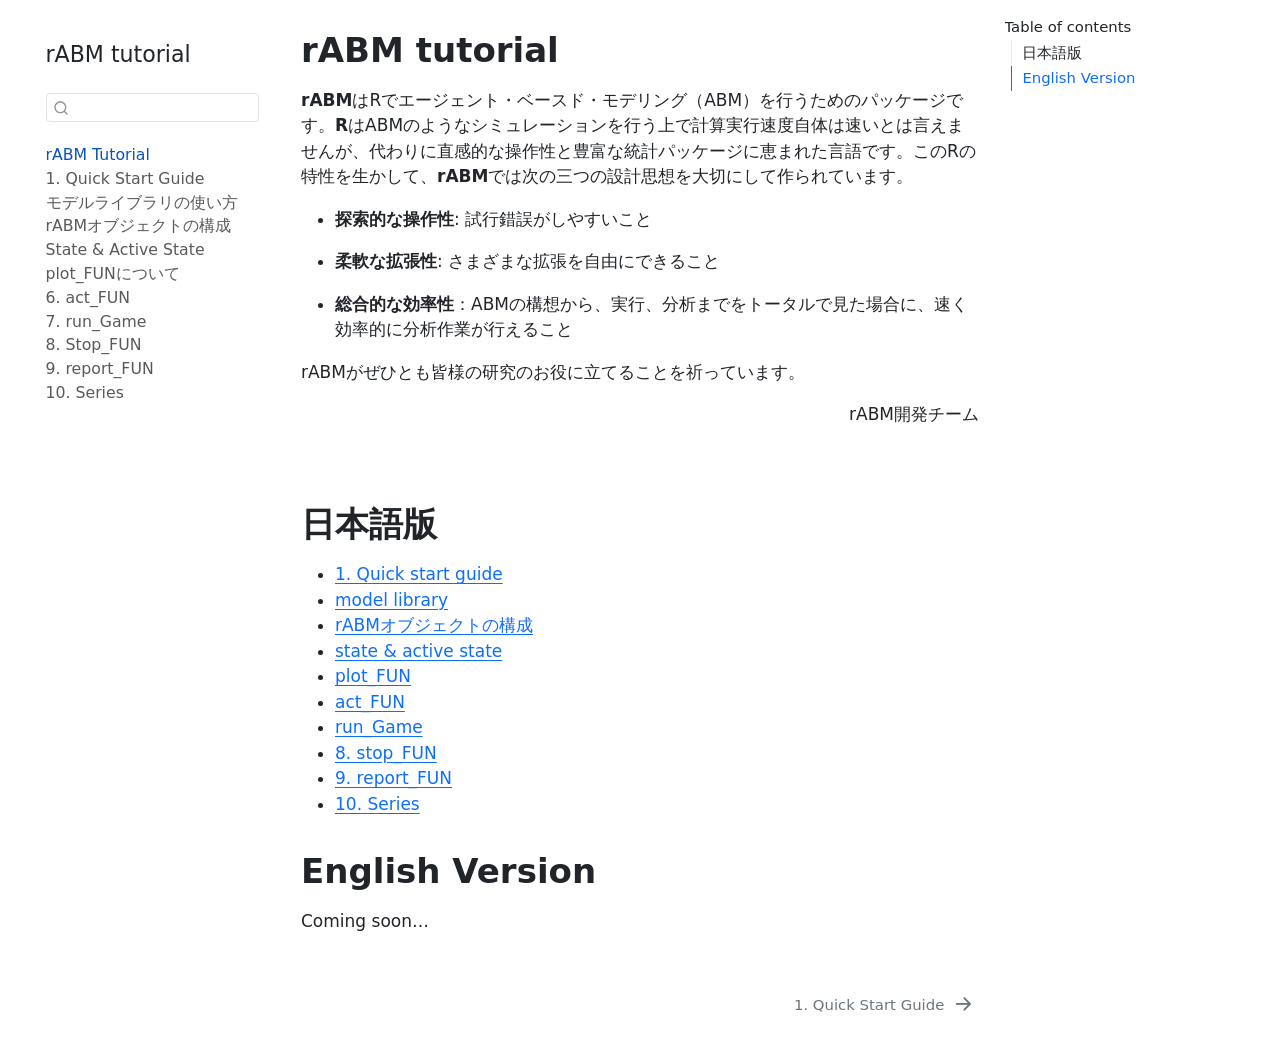
==== commit 7d855972: "ver. 1.1.8.3" ====
--- a/docs/index.html
+++ b/docs/index.html
@@ -2,7 +2,7 @@
 <html xmlns="http://www.w3.org/1999/xhtml" lang="en" xml:lang="en"><head>
 
 <meta charset="utf-8">
-<meta name="generator" content="quarto-1.8.27">
+<meta name="generator" content="quarto-1.8.25">
 
 <meta name="viewport" content="width=device-width, initial-scale=1.0, user-scalable=yes">
 
@@ -38,7 +38,7 @@
 <script src="site_libs/quarto-html/tippy.umd.min.js"></script>
 <script src="site_libs/quarto-html/anchor.min.js"></script>
 <link href="site_libs/quarto-html/tippy.css" rel="stylesheet">
-<link href="site_libs/quarto-html/quarto-syntax-highlighting-ed96de9b727972fe78a7b5d16c58bf87.css" rel="stylesheet" id="quarto-text-highlighting-styles">
+<link href="site_libs/quarto-html/quarto-syntax-highlighting-7b89279ff1a6dce999919e0e67d4d9ec.css" rel="stylesheet" id="quarto-text-highlighting-styles">
 <script src="site_libs/bootstrap/bootstrap.min.js"></script>
 <link href="site_libs/bootstrap/bootstrap-icons.css" rel="stylesheet">
 <link href="site_libs/bootstrap/bootstrap-d9ea66fcd6c317012447f26e9c021348.min.css" rel="stylesheet" append-hash="true" id="quarto-bootstrap" data-mode="light">
@@ -82,7 +82,7 @@
       <button type="button" class="quarto-btn-toggle btn" data-bs-toggle="collapse" role="button" data-bs-target=".quarto-sidebar-collapse-item" aria-controls="quarto-sidebar" aria-expanded="false" aria-label="Toggle sidebar navigation" onclick="if (window.quartoToggleHeadroom) { window.quartoToggleHeadroom(); }">
         <i class="bi bi-layout-text-sidebar-reverse"></i>
       </button>
-        <nav class="quarto-page-breadcrumbs" aria-label="breadcrumb"><ol class="breadcrumb"><li class="breadcrumb-item"><a href="./index.html"><span class="chapter-title">Introduction</span></a></li></ol></nav>
+        <nav class="quarto-page-breadcrumbs" aria-label="breadcrumb"><ol class="breadcrumb"><li class="breadcrumb-item"><a href="./index.html"><span class="chapter-title">rABM Tutorial</span></a></li></ol></nav>
         <a class="flex-grow-1" role="navigation" data-bs-toggle="collapse" data-bs-target=".quarto-sidebar-collapse-item" aria-controls="quarto-sidebar" aria-expanded="false" aria-label="Toggle sidebar navigation" onclick="if (window.quartoToggleHeadroom) { window.quartoToggleHeadroom(); }">      
         </a>
       <button type="button" class="btn quarto-search-button" aria-label="Search" onclick="window.quartoOpenSearch();">
@@ -95,7 +95,9 @@
 <div id="quarto-content" class="quarto-container page-columns page-rows-contents page-layout-article">
 <!-- sidebar -->
   <nav id="quarto-sidebar" class="sidebar collapse collapse-horizontal quarto-sidebar-collapse-item sidebar-navigation floating overflow-auto">
-    <div class="pt-lg-2 mt-2 text-left sidebar-header">
+    <div class="pt-lg-2 mt-2 text-left sidebar-header sidebar-header-stacked">
+      <a href="./index.html" class="sidebar-logo-link">
+      </a>
     <div class="sidebar-title mb-0 py-0">
       <a href="./">rABM tutorial</a> 
     </div>
@@ -109,12 +111,12 @@
     <ul class="list-unstyled mt-1">
         <li class="sidebar-item">
   <div class="sidebar-item-container"> 
-  <a href="./index.html" class="sidebar-item-text sidebar-link active"><span class="chapter-title">Introduction</span></a>
-  </div>
-</li>
-        <li class="sidebar-item">
-  <div class="sidebar-item-container"> 
-  <a href="./quick_start_JP.html" class="sidebar-item-text sidebar-link"><span class="chapter-title">Quick Start Guide</span></a>
+  <a href="./index.html" class="sidebar-item-text sidebar-link active"><span class="chapter-title">rABM Tutorial</span></a>
+  </div>
+</li>
+        <li class="sidebar-item">
+  <div class="sidebar-item-container"> 
+  <a href="./quick_start_JP.html" class="sidebar-item-text sidebar-link"><span class="chapter-title">1. Quick Start Guide</span></a>
   </div>
 </li>
         <li class="sidebar-item">
@@ -213,7 +215,7 @@
 <section id="日本語版" class="level1">
 <h1>日本語版</h1>
 <ul>
-<li><a href="./quick_start_JP.html">Quick start guide</a></li>
+<li><a href="./quick_start_JP.html">1. Quick start guide</a></li>
 <li><a href="./model_library_JP.html">model library</a></li>
 <li><a href="./rABM_classes_JP.html">rABMオブジェクトの構成</a></li>
 <li><a href="./state_JP.html">state &amp; active state</a></li>
@@ -637,8 +639,8 @@
   <div class="nav-page nav-page-previous">
   </div>
   <div class="nav-page nav-page-next">
-      <a href="./quick_start_JP.html" class="pagination-link" aria-label="Quick Start Guide">
-        <span class="nav-page-text"><span class="chapter-title">Quick Start Guide</span></span> <i class="bi bi-arrow-right-short"></i>
+      <a href="./quick_start_JP.html" class="pagination-link" aria-label="1. Quick Start Guide">
+        <span class="nav-page-text"><span class="chapter-title">1. Quick Start Guide</span></span> <i class="bi bi-arrow-right-short"></i>
       </a>
   </div>
 </nav>
--- a/docs/site_libs/quarto-html/quarto-syntax-highlighting-7b89279ff1a6dce999919e0e67d4d9ec.css
+++ b/docs/site_libs/quarto-html/quarto-syntax-highlighting-7b89279ff1a6dce999919e0e67d4d9ec.css
@@ -0,0 +1,236 @@
+/* quarto syntax highlight colors */
+:root {
+  --quarto-hl-ot-color: #003B4F;
+  --quarto-hl-at-color: #657422;
+  --quarto-hl-ss-color: #20794D;
+  --quarto-hl-an-color: #5E5E5E;
+  --quarto-hl-fu-color: #4758AB;
+  --quarto-hl-st-color: #20794D;
+  --quarto-hl-cf-color: #003B4F;
+  --quarto-hl-op-color: #5E5E5E;
+  --quarto-hl-er-color: #AD0000;
+  --quarto-hl-bn-color: #AD0000;
+  --quarto-hl-al-color: #AD0000;
+  --quarto-hl-va-color: #111111;
+  --quarto-hl-bu-color: inherit;
+  --quarto-hl-ex-color: inherit;
+  --quarto-hl-pp-color: #AD0000;
+  --quarto-hl-in-color: #5E5E5E;
+  --quarto-hl-vs-color: #20794D;
+  --quarto-hl-wa-color: #5E5E5E;
+  --quarto-hl-do-color: #5E5E5E;
+  --quarto-hl-im-color: #00769E;
+  --quarto-hl-ch-color: #20794D;
+  --quarto-hl-dt-color: #AD0000;
+  --quarto-hl-fl-color: #AD0000;
+  --quarto-hl-co-color: #5E5E5E;
+  --quarto-hl-cv-color: #5E5E5E;
+  --quarto-hl-cn-color: #8f5902;
+  --quarto-hl-sc-color: #5E5E5E;
+  --quarto-hl-dv-color: #AD0000;
+  --quarto-hl-kw-color: #003B4F;
+}
+
+/* other quarto variables */
+:root {
+  --quarto-font-monospace: SFMono-Regular, Menlo, Monaco, Consolas, "Liberation Mono", "Courier New", monospace;
+}
+
+/* syntax highlight based on Pandoc's rules */
+pre > code.sourceCode > span {
+  color: #003B4F;
+}
+
+code.sourceCode > span {
+  color: #003B4F;
+}
+
+div.sourceCode,
+div.sourceCode pre.sourceCode {
+  color: #003B4F;
+}
+
+/* Normal */
+code span {
+  color: #003B4F;
+}
+
+/* Alert */
+code span.al {
+  color: #AD0000;
+  font-style: inherit;
+}
+
+/* Annotation */
+code span.an {
+  color: #5E5E5E;
+  font-style: inherit;
+}
+
+/* Attribute */
+code span.at {
+  color: #657422;
+  font-style: inherit;
+}
+
+/* BaseN */
+code span.bn {
+  color: #AD0000;
+  font-style: inherit;
+}
+
+/* BuiltIn */
+code span.bu {
+  font-style: inherit;
+}
+
+/* ControlFlow */
+code span.cf {
+  color: #003B4F;
+  font-weight: bold;
+  font-style: inherit;
+}
+
+/* Char */
+code span.ch {
+  color: #20794D;
+  font-style: inherit;
+}
+
+/* Constant */
+code span.cn {
+  color: #8f5902;
+  font-style: inherit;
+}
+
+/* Comment */
+code span.co {
+  color: #5E5E5E;
+  font-style: inherit;
+}
+
+/* CommentVar */
+code span.cv {
+  color: #5E5E5E;
+  font-style: italic;
+}
+
+/* Documentation */
+code span.do {
+  color: #5E5E5E;
+  font-style: italic;
+}
+
+/* DataType */
+code span.dt {
+  color: #AD0000;
+  font-style: inherit;
+}
+
+/* DecVal */
+code span.dv {
+  color: #AD0000;
+  font-style: inherit;
+}
+
+/* Error */
+code span.er {
+  color: #AD0000;
+  font-style: inherit;
+}
+
+/* Extension */
+code span.ex {
+  font-style: inherit;
+}
+
+/* Float */
+code span.fl {
+  color: #AD0000;
+  font-style: inherit;
+}
+
+/* Function */
+code span.fu {
+  color: #4758AB;
+  font-style: inherit;
+}
+
+/* Import */
+code span.im {
+  color: #00769E;
+  font-style: inherit;
+}
+
+/* Information */
+code span.in {
+  color: #5E5E5E;
+  font-style: inherit;
+}
+
+/* Keyword */
+code span.kw {
+  color: #003B4F;
+  font-weight: bold;
+  font-style: inherit;
+}
+
+/* Operator */
+code span.op {
+  color: #5E5E5E;
+  font-style: inherit;
+}
+
+/* Other */
+code span.ot {
+  color: #003B4F;
+  font-style: inherit;
+}
+
+/* Preprocessor */
+code span.pp {
+  color: #AD0000;
+  font-style: inherit;
+}
+
+/* SpecialChar */
+code span.sc {
+  color: #5E5E5E;
+  font-style: inherit;
+}
+
+/* SpecialString */
+code span.ss {
+  color: #20794D;
+  font-style: inherit;
+}
+
+/* String */
+code span.st {
+  color: #20794D;
+  font-style: inherit;
+}
+
+/* Variable */
+code span.va {
+  color: #111111;
+  font-style: inherit;
+}
+
+/* VerbatimString */
+code span.vs {
+  color: #20794D;
+  font-style: inherit;
+}
+
+/* Warning */
+code span.wa {
+  color: #5E5E5E;
+  font-style: italic;
+}
+
+.prevent-inlining {
+  content: "</";
+}
+
+/*# sourceMappingURL=3944bc705cfaf4c80e56f77c5205168a.css.map */
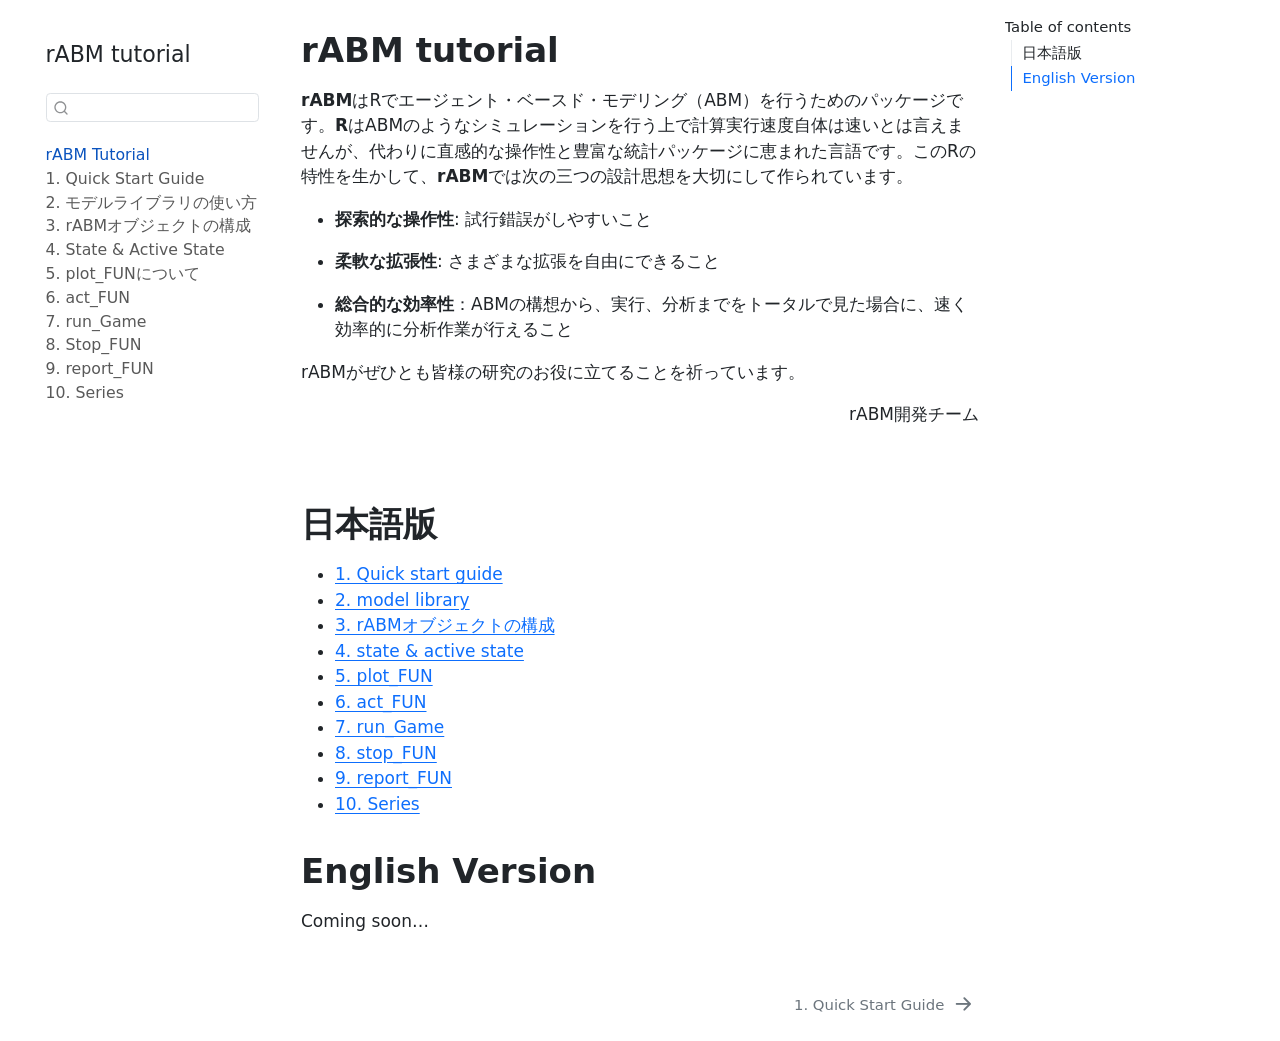
==== commit e2647a43: "1.1.8.4" ====
--- a/docs/index.html
+++ b/docs/index.html
@@ -121,22 +121,22 @@
 </li>
         <li class="sidebar-item">
   <div class="sidebar-item-container"> 
-  <a href="./model_library_JP.html" class="sidebar-item-text sidebar-link"><span class="chapter-title">モデルライブラリの使い方</span></a>
-  </div>
-</li>
-        <li class="sidebar-item">
-  <div class="sidebar-item-container"> 
-  <a href="./rABM_classes_JP.html" class="sidebar-item-text sidebar-link"><span class="chapter-title">rABMオブジェクトの構成</span></a>
-  </div>
-</li>
-        <li class="sidebar-item">
-  <div class="sidebar-item-container"> 
-  <a href="./state_JP.html" class="sidebar-item-text sidebar-link"><span class="chapter-title">State &amp; Active State</span></a>
-  </div>
-</li>
-        <li class="sidebar-item">
-  <div class="sidebar-item-container"> 
-  <a href="./plot_FUN_JP.html" class="sidebar-item-text sidebar-link"><span class="chapter-title">plot_FUNについて</span></a>
+  <a href="./model_library_JP.html" class="sidebar-item-text sidebar-link"><span class="chapter-title">2. モデルライブラリの使い方</span></a>
+  </div>
+</li>
+        <li class="sidebar-item">
+  <div class="sidebar-item-container"> 
+  <a href="./rABM_classes_JP.html" class="sidebar-item-text sidebar-link"><span class="chapter-title">3. rABMオブジェクトの構成</span></a>
+  </div>
+</li>
+        <li class="sidebar-item">
+  <div class="sidebar-item-container"> 
+  <a href="./state_JP.html" class="sidebar-item-text sidebar-link"><span class="chapter-title">4. State &amp; Active State</span></a>
+  </div>
+</li>
+        <li class="sidebar-item">
+  <div class="sidebar-item-container"> 
+  <a href="./plot_FUN_JP.html" class="sidebar-item-text sidebar-link"><span class="chapter-title">5. plot_FUNについて</span></a>
   </div>
 </li>
         <li class="sidebar-item">
@@ -211,17 +211,17 @@
 <div style="text-align: right;">
 <p>rABM開発チーム</p>
 </div>
-<p>　　　　　　　　　　　　　　　　　　　　　　　　　　　　　　　</p>
+<p>　　　　　　　</p>
 <section id="日本語版" class="level1">
 <h1>日本語版</h1>
 <ul>
 <li><a href="./quick_start_JP.html">1. Quick start guide</a></li>
-<li><a href="./model_library_JP.html">model library</a></li>
-<li><a href="./rABM_classes_JP.html">rABMオブジェクトの構成</a></li>
-<li><a href="./state_JP.html">state &amp; active state</a></li>
-<li><a href="./plot_FUN_JP.html">plot_FUN</a></li>
-<li><a href="./act_FUN_JP.html">act_FUN</a></li>
-<li><a href="./run_Game_JP.html">run_Game</a></li>
+<li><a href="./model_library_JP.html">2. model library</a></li>
+<li><a href="./rABM_classes_JP.html">3. rABMオブジェクトの構成</a></li>
+<li><a href="./state_JP.html">4. state &amp; active state</a></li>
+<li><a href="./plot_FUN_JP.html">5. plot_FUN</a></li>
+<li><a href="./act_FUN_JP.html">6. act_FUN</a></li>
+<li><a href="./run_Game_JP.html">7. run_Game</a></li>
 <li><a href="./stop_FUN_JP.html">8. stop_FUN</a></li>
 <li><a href="./report_FUN_JP.html">9. report_FUN</a></li>
 <li><a href="./Series_JP.html">10. Series</a></li>
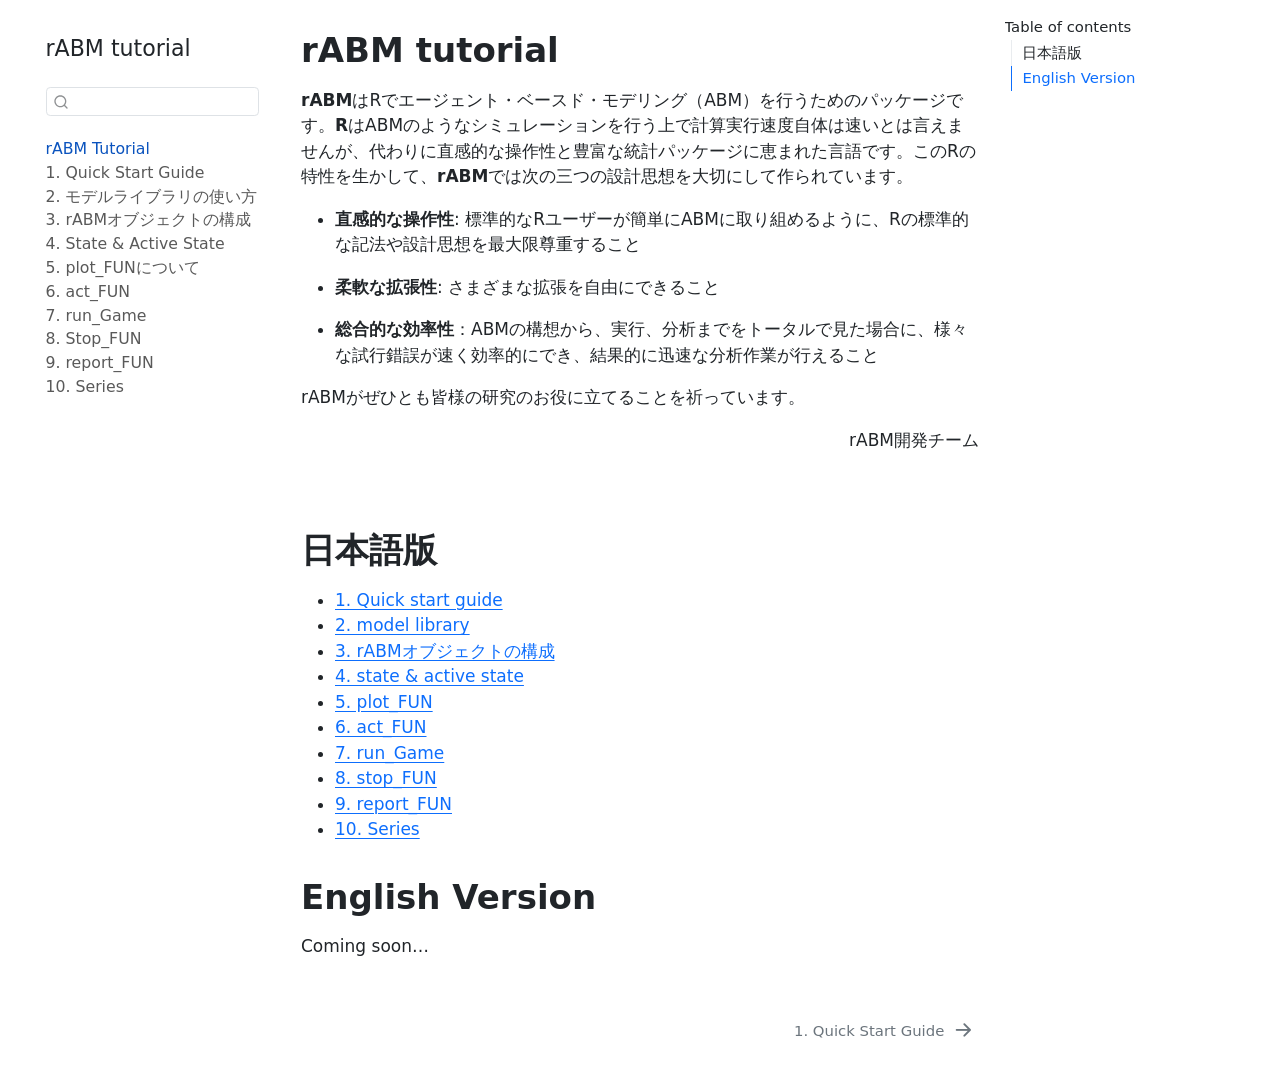
==== commit 064f01fb: "ver 1.1.9.2" ====
--- a/docs/index.html
+++ b/docs/index.html
@@ -2,7 +2,7 @@
 <html xmlns="http://www.w3.org/1999/xhtml" lang="en" xml:lang="en"><head>
 
 <meta charset="utf-8">
-<meta name="generator" content="quarto-1.8.25">
+<meta name="generator" content="quarto-1.8.27">
 
 <meta name="viewport" content="width=device-width, initial-scale=1.0, user-scalable=yes">
 
@@ -38,7 +38,7 @@
 <script src="site_libs/quarto-html/tippy.umd.min.js"></script>
 <script src="site_libs/quarto-html/anchor.min.js"></script>
 <link href="site_libs/quarto-html/tippy.css" rel="stylesheet">
-<link href="site_libs/quarto-html/quarto-syntax-highlighting-7b89279ff1a6dce999919e0e67d4d9ec.css" rel="stylesheet" id="quarto-text-highlighting-styles">
+<link href="site_libs/quarto-html/quarto-syntax-highlighting-ed96de9b727972fe78a7b5d16c58bf87.css" rel="stylesheet" id="quarto-text-highlighting-styles">
 <script src="site_libs/bootstrap/bootstrap.min.js"></script>
 <link href="site_libs/bootstrap/bootstrap-icons.css" rel="stylesheet">
 <link href="site_libs/bootstrap/bootstrap-d9ea66fcd6c317012447f26e9c021348.min.css" rel="stylesheet" append-hash="true" id="quarto-bootstrap" data-mode="light">
@@ -95,9 +95,7 @@
 <div id="quarto-content" class="quarto-container page-columns page-rows-contents page-layout-article">
 <!-- sidebar -->
   <nav id="quarto-sidebar" class="sidebar collapse collapse-horizontal quarto-sidebar-collapse-item sidebar-navigation floating overflow-auto">
-    <div class="pt-lg-2 mt-2 text-left sidebar-header sidebar-header-stacked">
-      <a href="./index.html" class="sidebar-logo-link">
-      </a>
+    <div class="pt-lg-2 mt-2 text-left sidebar-header">
     <div class="sidebar-title mb-0 py-0">
       <a href="./">rABM tutorial</a> 
     </div>
@@ -203,9 +201,9 @@
 
 <p><strong>rABM</strong>はRでエージェント・ベースド・モデリング（ABM）を行うためのパッケージです。<strong>R</strong>はABMのようなシミュレーションを行う上で計算実行速度自体は速いとは言えませんが、代わりに直感的な操作性と豊富な統計パッケージに恵まれた言語です。このRの特性を生かして、<strong>rABM</strong>では次の三つの設計思想を大切にして作られています。</p>
 <ul>
-<li><p><strong>探索的な操作性</strong>: 試行錯誤がしやすいこと</p></li>
+<li><p><strong>直感的な操作性</strong>: 標準的なRユーザーが簡単にABMに取り組めるように、Rの標準的な記法や設計思想を最大限尊重すること</p></li>
 <li><p><strong>柔軟な拡張性</strong>: さまざまな拡張を自由にできること</p></li>
-<li><p><strong>総合的な効率性</strong>：ABMの構想から、実行、分析までをトータルで見た場合に、速く効率的に分析作業が行えること</p></li>
+<li><p><strong>総合的な効率性</strong>：ABMの構想から、実行、分析までをトータルで見た場合に、様々な試行錯誤が速く効率的にでき、結果的に迅速な分析作業が行えること</p></li>
 </ul>
 <p>rABMがぜひとも皆様の研究のお役に立てることを祈っています。</p>
 <div style="text-align: right;">
--- a/docs/site_libs/quarto-html/quarto-syntax-highlighting-ed96de9b727972fe78a7b5d16c58bf87.css
+++ b/docs/site_libs/quarto-html/quarto-syntax-highlighting-ed96de9b727972fe78a7b5d16c58bf87.css
@@ -0,0 +1,236 @@
+/* quarto syntax highlight colors */
+:root {
+  --quarto-hl-ot-color: #003B4F;
+  --quarto-hl-at-color: #657422;
+  --quarto-hl-ss-color: #20794D;
+  --quarto-hl-an-color: #5E5E5E;
+  --quarto-hl-fu-color: #4758AB;
+  --quarto-hl-st-color: #20794D;
+  --quarto-hl-cf-color: #003B4F;
+  --quarto-hl-op-color: #5E5E5E;
+  --quarto-hl-er-color: #AD0000;
+  --quarto-hl-bn-color: #AD0000;
+  --quarto-hl-al-color: #AD0000;
+  --quarto-hl-va-color: #111111;
+  --quarto-hl-bu-color: inherit;
+  --quarto-hl-ex-color: inherit;
+  --quarto-hl-pp-color: #AD0000;
+  --quarto-hl-in-color: #5E5E5E;
+  --quarto-hl-vs-color: #20794D;
+  --quarto-hl-wa-color: #5E5E5E;
+  --quarto-hl-do-color: #5E5E5E;
+  --quarto-hl-im-color: #00769E;
+  --quarto-hl-ch-color: #20794D;
+  --quarto-hl-dt-color: #AD0000;
+  --quarto-hl-fl-color: #AD0000;
+  --quarto-hl-co-color: #5E5E5E;
+  --quarto-hl-cv-color: #5E5E5E;
+  --quarto-hl-cn-color: #8f5902;
+  --quarto-hl-sc-color: #5E5E5E;
+  --quarto-hl-dv-color: #AD0000;
+  --quarto-hl-kw-color: #003B4F;
+}
+
+/* other quarto variables */
+:root {
+  --quarto-font-monospace: SFMono-Regular, Menlo, Monaco, Consolas, "Liberation Mono", "Courier New", monospace;
+}
+
+/* syntax highlight based on Pandoc's rules */
+pre > code.sourceCode > span {
+  color: #003B4F;
+}
+
+code.sourceCode > span {
+  color: #003B4F;
+}
+
+div.sourceCode,
+div.sourceCode pre.sourceCode {
+  color: #003B4F;
+}
+
+/* Normal */
+code span {
+  color: #003B4F;
+}
+
+/* Alert */
+code span.al {
+  color: #AD0000;
+  font-style: inherit;
+}
+
+/* Annotation */
+code span.an {
+  color: #5E5E5E;
+  font-style: inherit;
+}
+
+/* Attribute */
+code span.at {
+  color: #657422;
+  font-style: inherit;
+}
+
+/* BaseN */
+code span.bn {
+  color: #AD0000;
+  font-style: inherit;
+}
+
+/* BuiltIn */
+code span.bu {
+  font-style: inherit;
+}
+
+/* ControlFlow */
+code span.cf {
+  color: #003B4F;
+  font-weight: bold;
+  font-style: inherit;
+}
+
+/* Char */
+code span.ch {
+  color: #20794D;
+  font-style: inherit;
+}
+
+/* Constant */
+code span.cn {
+  color: #8f5902;
+  font-style: inherit;
+}
+
+/* Comment */
+code span.co {
+  color: #5E5E5E;
+  font-style: inherit;
+}
+
+/* CommentVar */
+code span.cv {
+  color: #5E5E5E;
+  font-style: italic;
+}
+
+/* Documentation */
+code span.do {
+  color: #5E5E5E;
+  font-style: italic;
+}
+
+/* DataType */
+code span.dt {
+  color: #AD0000;
+  font-style: inherit;
+}
+
+/* DecVal */
+code span.dv {
+  color: #AD0000;
+  font-style: inherit;
+}
+
+/* Error */
+code span.er {
+  color: #AD0000;
+  font-style: inherit;
+}
+
+/* Extension */
+code span.ex {
+  font-style: inherit;
+}
+
+/* Float */
+code span.fl {
+  color: #AD0000;
+  font-style: inherit;
+}
+
+/* Function */
+code span.fu {
+  color: #4758AB;
+  font-style: inherit;
+}
+
+/* Import */
+code span.im {
+  color: #00769E;
+  font-style: inherit;
+}
+
+/* Information */
+code span.in {
+  color: #5E5E5E;
+  font-style: inherit;
+}
+
+/* Keyword */
+code span.kw {
+  color: #003B4F;
+  font-weight: bold;
+  font-style: inherit;
+}
+
+/* Operator */
+code span.op {
+  color: #5E5E5E;
+  font-style: inherit;
+}
+
+/* Other */
+code span.ot {
+  color: #003B4F;
+  font-style: inherit;
+}
+
+/* Preprocessor */
+code span.pp {
+  color: #AD0000;
+  font-style: inherit;
+}
+
+/* SpecialChar */
+code span.sc {
+  color: #5E5E5E;
+  font-style: inherit;
+}
+
+/* SpecialString */
+code span.ss {
+  color: #20794D;
+  font-style: inherit;
+}
+
+/* String */
+code span.st {
+  color: #20794D;
+  font-style: inherit;
+}
+
+/* Variable */
+code span.va {
+  color: #111111;
+  font-style: inherit;
+}
+
+/* VerbatimString */
+code span.vs {
+  color: #20794D;
+  font-style: inherit;
+}
+
+/* Warning */
+code span.wa {
+  color: #5E5E5E;
+  font-style: italic;
+}
+
+.prevent-inlining {
+  content: "</";
+}
+
+/*# sourceMappingURL=0920dd6d7437995b8cdf7429764427b1.css.map */
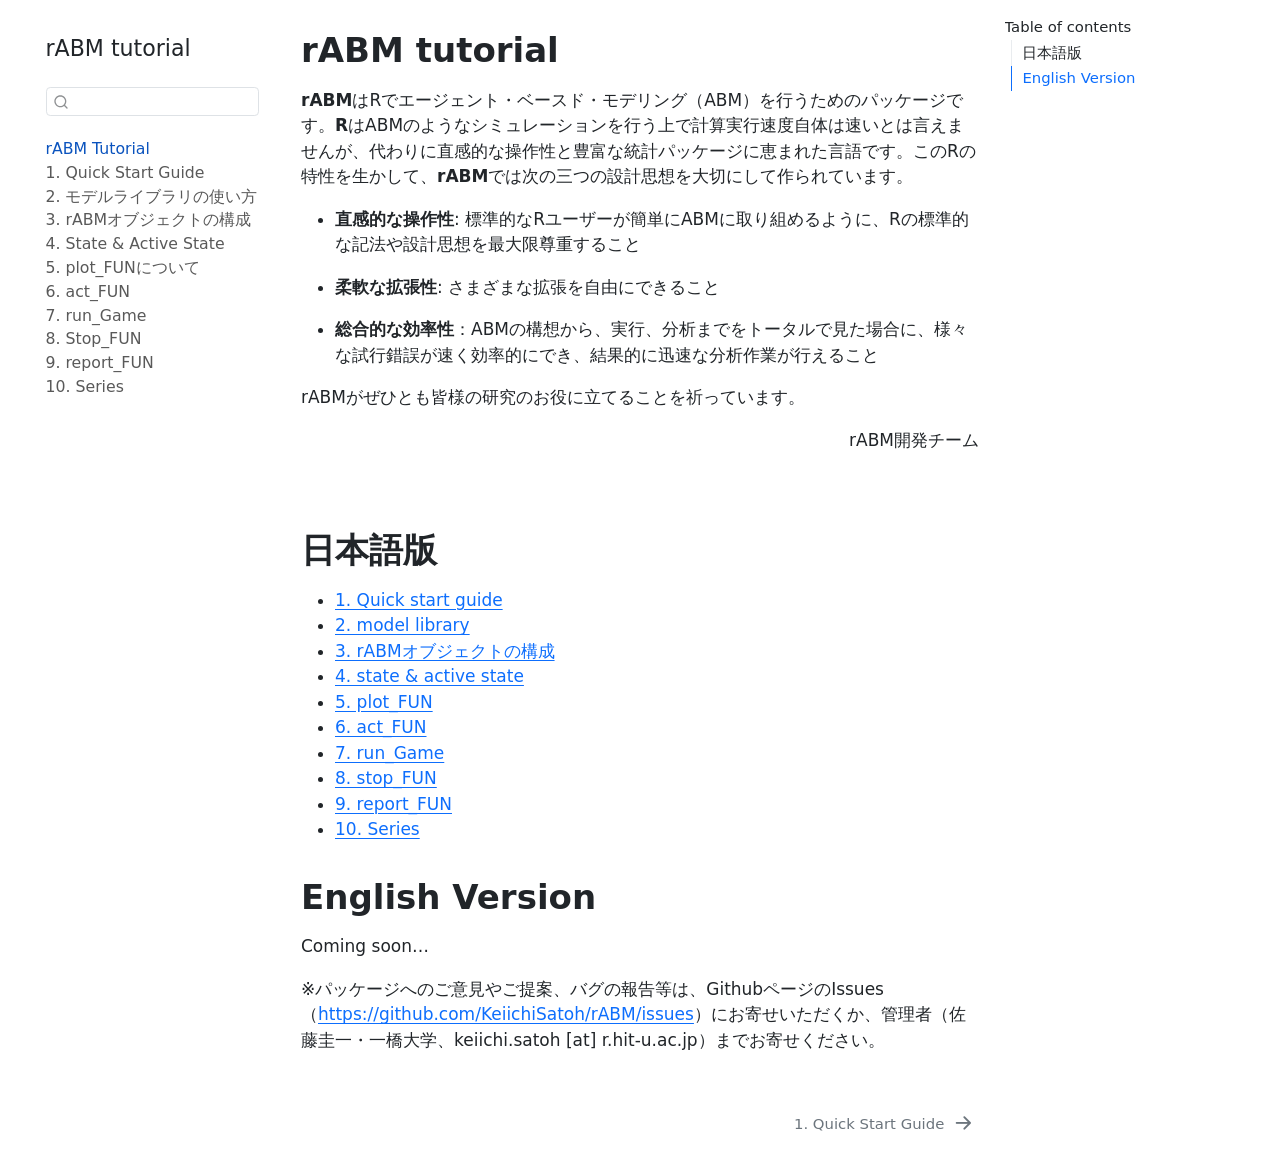
==== commit 210761f4: "ver 1.1.10" ====
--- a/docs/index.html
+++ b/docs/index.html
@@ -228,6 +228,7 @@
 <section id="english-version" class="level1">
 <h1>English Version</h1>
 <p>Coming soon…</p>
+<p>※パッケージへのご意見やご提案、バグの報告等は、GithubページのIssues（<a href="https://github.com/KeiichiSatoh/rABM/issues" class="uri">https://github.com/KeiichiSatoh/rABM/issues</a>）にお寄せいただくか、管理者（佐藤圭一・一橋大学、keiichi.satoh [at] r.hit-u.ac.jp）までお寄せください。</p>
 
 
 </section>
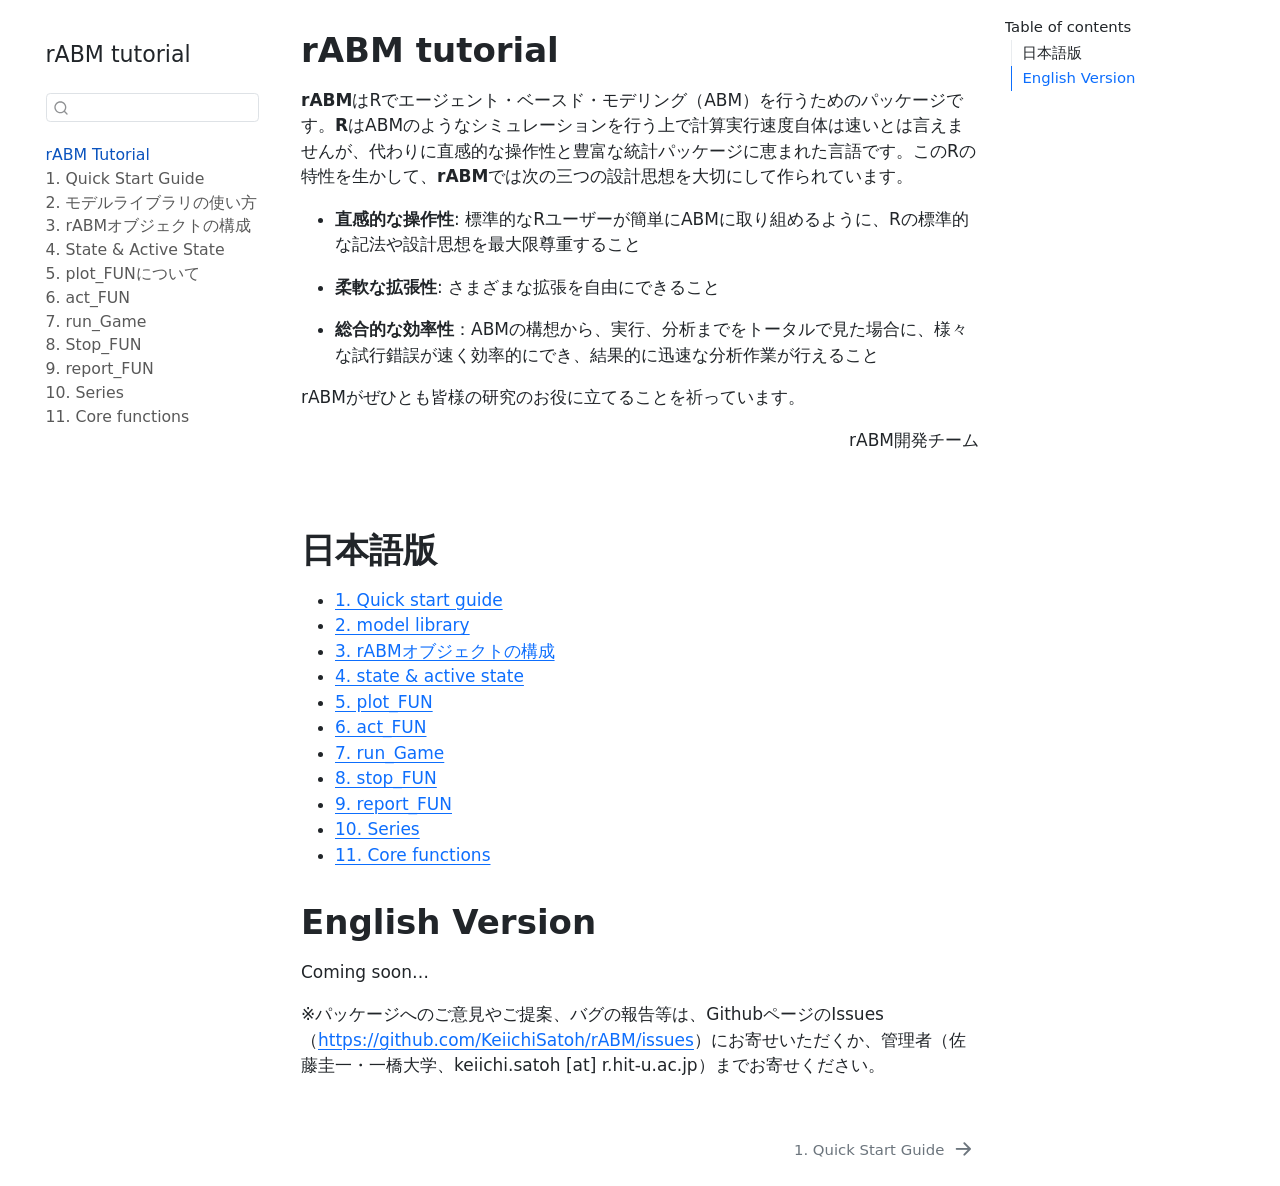
==== commit 6d0085b1: "1.1.16" ====
--- a/docs/index.html
+++ b/docs/index.html
@@ -2,7 +2,7 @@
 <html xmlns="http://www.w3.org/1999/xhtml" lang="en" xml:lang="en"><head>
 
 <meta charset="utf-8">
-<meta name="generator" content="quarto-1.8.27">
+<meta name="generator" content="quarto-1.8.25">
 
 <meta name="viewport" content="width=device-width, initial-scale=1.0, user-scalable=yes">
 
@@ -38,7 +38,7 @@
 <script src="site_libs/quarto-html/tippy.umd.min.js"></script>
 <script src="site_libs/quarto-html/anchor.min.js"></script>
 <link href="site_libs/quarto-html/tippy.css" rel="stylesheet">
-<link href="site_libs/quarto-html/quarto-syntax-highlighting-ed96de9b727972fe78a7b5d16c58bf87.css" rel="stylesheet" id="quarto-text-highlighting-styles">
+<link href="site_libs/quarto-html/quarto-syntax-highlighting-7b89279ff1a6dce999919e0e67d4d9ec.css" rel="stylesheet" id="quarto-text-highlighting-styles">
 <script src="site_libs/bootstrap/bootstrap.min.js"></script>
 <link href="site_libs/bootstrap/bootstrap-icons.css" rel="stylesheet">
 <link href="site_libs/bootstrap/bootstrap-d9ea66fcd6c317012447f26e9c021348.min.css" rel="stylesheet" append-hash="true" id="quarto-bootstrap" data-mode="light">
@@ -95,7 +95,9 @@
 <div id="quarto-content" class="quarto-container page-columns page-rows-contents page-layout-article">
 <!-- sidebar -->
   <nav id="quarto-sidebar" class="sidebar collapse collapse-horizontal quarto-sidebar-collapse-item sidebar-navigation floating overflow-auto">
-    <div class="pt-lg-2 mt-2 text-left sidebar-header">
+    <div class="pt-lg-2 mt-2 text-left sidebar-header sidebar-header-stacked">
+      <a href="./index.html" class="sidebar-logo-link">
+      </a>
     <div class="sidebar-title mb-0 py-0">
       <a href="./">rABM tutorial</a> 
     </div>
@@ -160,6 +162,11 @@
         <li class="sidebar-item">
   <div class="sidebar-item-container"> 
   <a href="./Series_JP.html" class="sidebar-item-text sidebar-link"><span class="chapter-title">10. Series</span></a>
+  </div>
+</li>
+        <li class="sidebar-item">
+  <div class="sidebar-item-container"> 
+  <a href="./Core_functions_JP.html" class="sidebar-item-text sidebar-link"><span class="chapter-title">11. Core functions</span></a>
   </div>
 </li>
     </ul>
@@ -223,6 +230,7 @@
 <li><a href="./stop_FUN_JP.html">8. stop_FUN</a></li>
 <li><a href="./report_FUN_JP.html">9. report_FUN</a></li>
 <li><a href="./Series_JP.html">10. Series</a></li>
+<li><a href="./Core_functions_JP.html">11. Core functions</a></li>
 </ul>
 </section>
 <section id="english-version" class="level1">
--- a/docs/site_libs/quarto-html/quarto-syntax-highlighting-7b89279ff1a6dce999919e0e67d4d9ec.css
+++ b/docs/site_libs/quarto-html/quarto-syntax-highlighting-7b89279ff1a6dce999919e0e67d4d9ec.css
@@ -0,0 +1,236 @@
+/* quarto syntax highlight colors */
+:root {
+  --quarto-hl-ot-color: #003B4F;
+  --quarto-hl-at-color: #657422;
+  --quarto-hl-ss-color: #20794D;
+  --quarto-hl-an-color: #5E5E5E;
+  --quarto-hl-fu-color: #4758AB;
+  --quarto-hl-st-color: #20794D;
+  --quarto-hl-cf-color: #003B4F;
+  --quarto-hl-op-color: #5E5E5E;
+  --quarto-hl-er-color: #AD0000;
+  --quarto-hl-bn-color: #AD0000;
+  --quarto-hl-al-color: #AD0000;
+  --quarto-hl-va-color: #111111;
+  --quarto-hl-bu-color: inherit;
+  --quarto-hl-ex-color: inherit;
+  --quarto-hl-pp-color: #AD0000;
+  --quarto-hl-in-color: #5E5E5E;
+  --quarto-hl-vs-color: #20794D;
+  --quarto-hl-wa-color: #5E5E5E;
+  --quarto-hl-do-color: #5E5E5E;
+  --quarto-hl-im-color: #00769E;
+  --quarto-hl-ch-color: #20794D;
+  --quarto-hl-dt-color: #AD0000;
+  --quarto-hl-fl-color: #AD0000;
+  --quarto-hl-co-color: #5E5E5E;
+  --quarto-hl-cv-color: #5E5E5E;
+  --quarto-hl-cn-color: #8f5902;
+  --quarto-hl-sc-color: #5E5E5E;
+  --quarto-hl-dv-color: #AD0000;
+  --quarto-hl-kw-color: #003B4F;
+}
+
+/* other quarto variables */
+:root {
+  --quarto-font-monospace: SFMono-Regular, Menlo, Monaco, Consolas, "Liberation Mono", "Courier New", monospace;
+}
+
+/* syntax highlight based on Pandoc's rules */
+pre > code.sourceCode > span {
+  color: #003B4F;
+}
+
+code.sourceCode > span {
+  color: #003B4F;
+}
+
+div.sourceCode,
+div.sourceCode pre.sourceCode {
+  color: #003B4F;
+}
+
+/* Normal */
+code span {
+  color: #003B4F;
+}
+
+/* Alert */
+code span.al {
+  color: #AD0000;
+  font-style: inherit;
+}
+
+/* Annotation */
+code span.an {
+  color: #5E5E5E;
+  font-style: inherit;
+}
+
+/* Attribute */
+code span.at {
+  color: #657422;
+  font-style: inherit;
+}
+
+/* BaseN */
+code span.bn {
+  color: #AD0000;
+  font-style: inherit;
+}
+
+/* BuiltIn */
+code span.bu {
+  font-style: inherit;
+}
+
+/* ControlFlow */
+code span.cf {
+  color: #003B4F;
+  font-weight: bold;
+  font-style: inherit;
+}
+
+/* Char */
+code span.ch {
+  color: #20794D;
+  font-style: inherit;
+}
+
+/* Constant */
+code span.cn {
+  color: #8f5902;
+  font-style: inherit;
+}
+
+/* Comment */
+code span.co {
+  color: #5E5E5E;
+  font-style: inherit;
+}
+
+/* CommentVar */
+code span.cv {
+  color: #5E5E5E;
+  font-style: italic;
+}
+
+/* Documentation */
+code span.do {
+  color: #5E5E5E;
+  font-style: italic;
+}
+
+/* DataType */
+code span.dt {
+  color: #AD0000;
+  font-style: inherit;
+}
+
+/* DecVal */
+code span.dv {
+  color: #AD0000;
+  font-style: inherit;
+}
+
+/* Error */
+code span.er {
+  color: #AD0000;
+  font-style: inherit;
+}
+
+/* Extension */
+code span.ex {
+  font-style: inherit;
+}
+
+/* Float */
+code span.fl {
+  color: #AD0000;
+  font-style: inherit;
+}
+
+/* Function */
+code span.fu {
+  color: #4758AB;
+  font-style: inherit;
+}
+
+/* Import */
+code span.im {
+  color: #00769E;
+  font-style: inherit;
+}
+
+/* Information */
+code span.in {
+  color: #5E5E5E;
+  font-style: inherit;
+}
+
+/* Keyword */
+code span.kw {
+  color: #003B4F;
+  font-weight: bold;
+  font-style: inherit;
+}
+
+/* Operator */
+code span.op {
+  color: #5E5E5E;
+  font-style: inherit;
+}
+
+/* Other */
+code span.ot {
+  color: #003B4F;
+  font-style: inherit;
+}
+
+/* Preprocessor */
+code span.pp {
+  color: #AD0000;
+  font-style: inherit;
+}
+
+/* SpecialChar */
+code span.sc {
+  color: #5E5E5E;
+  font-style: inherit;
+}
+
+/* SpecialString */
+code span.ss {
+  color: #20794D;
+  font-style: inherit;
+}
+
+/* String */
+code span.st {
+  color: #20794D;
+  font-style: inherit;
+}
+
+/* Variable */
+code span.va {
+  color: #111111;
+  font-style: inherit;
+}
+
+/* VerbatimString */
+code span.vs {
+  color: #20794D;
+  font-style: inherit;
+}
+
+/* Warning */
+code span.wa {
+  color: #5E5E5E;
+  font-style: italic;
+}
+
+.prevent-inlining {
+  content: "</";
+}
+
+/*# sourceMappingURL=3944bc705cfaf4c80e56f77c5205168a.css.map */
